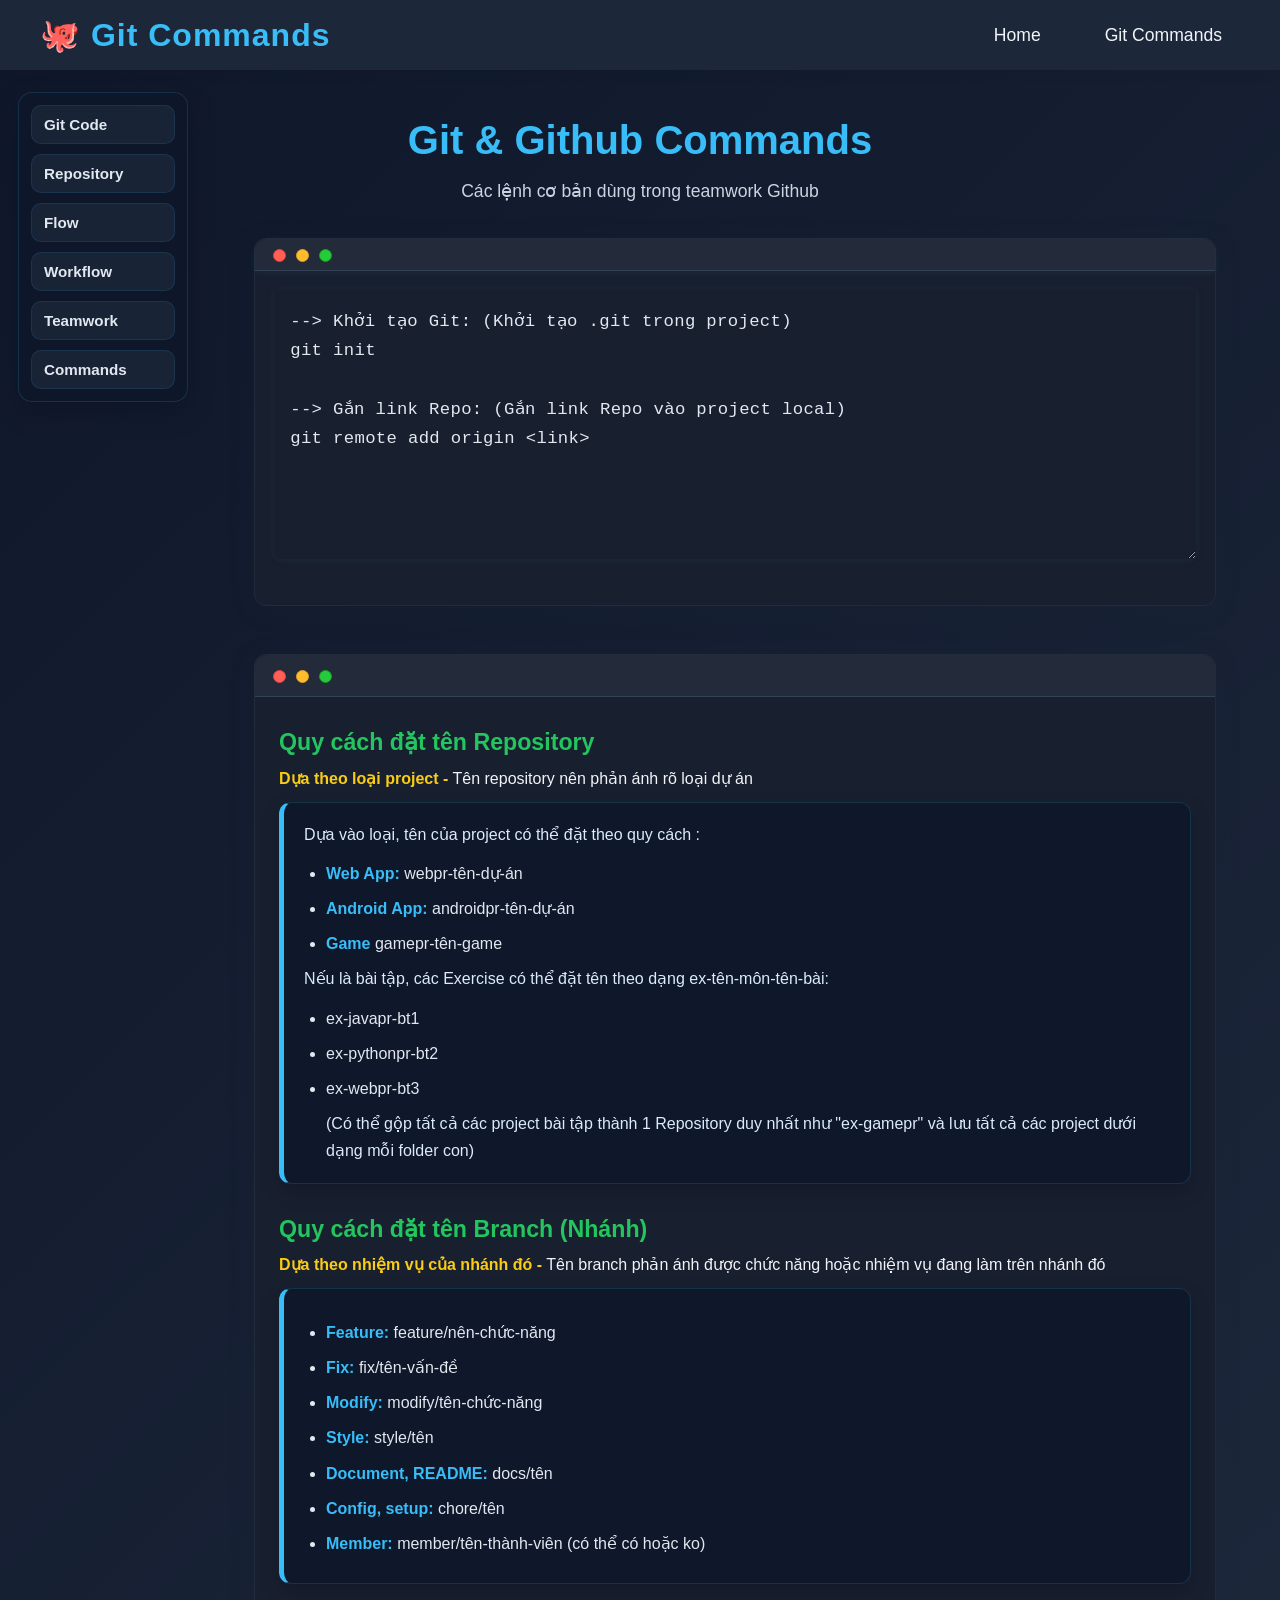
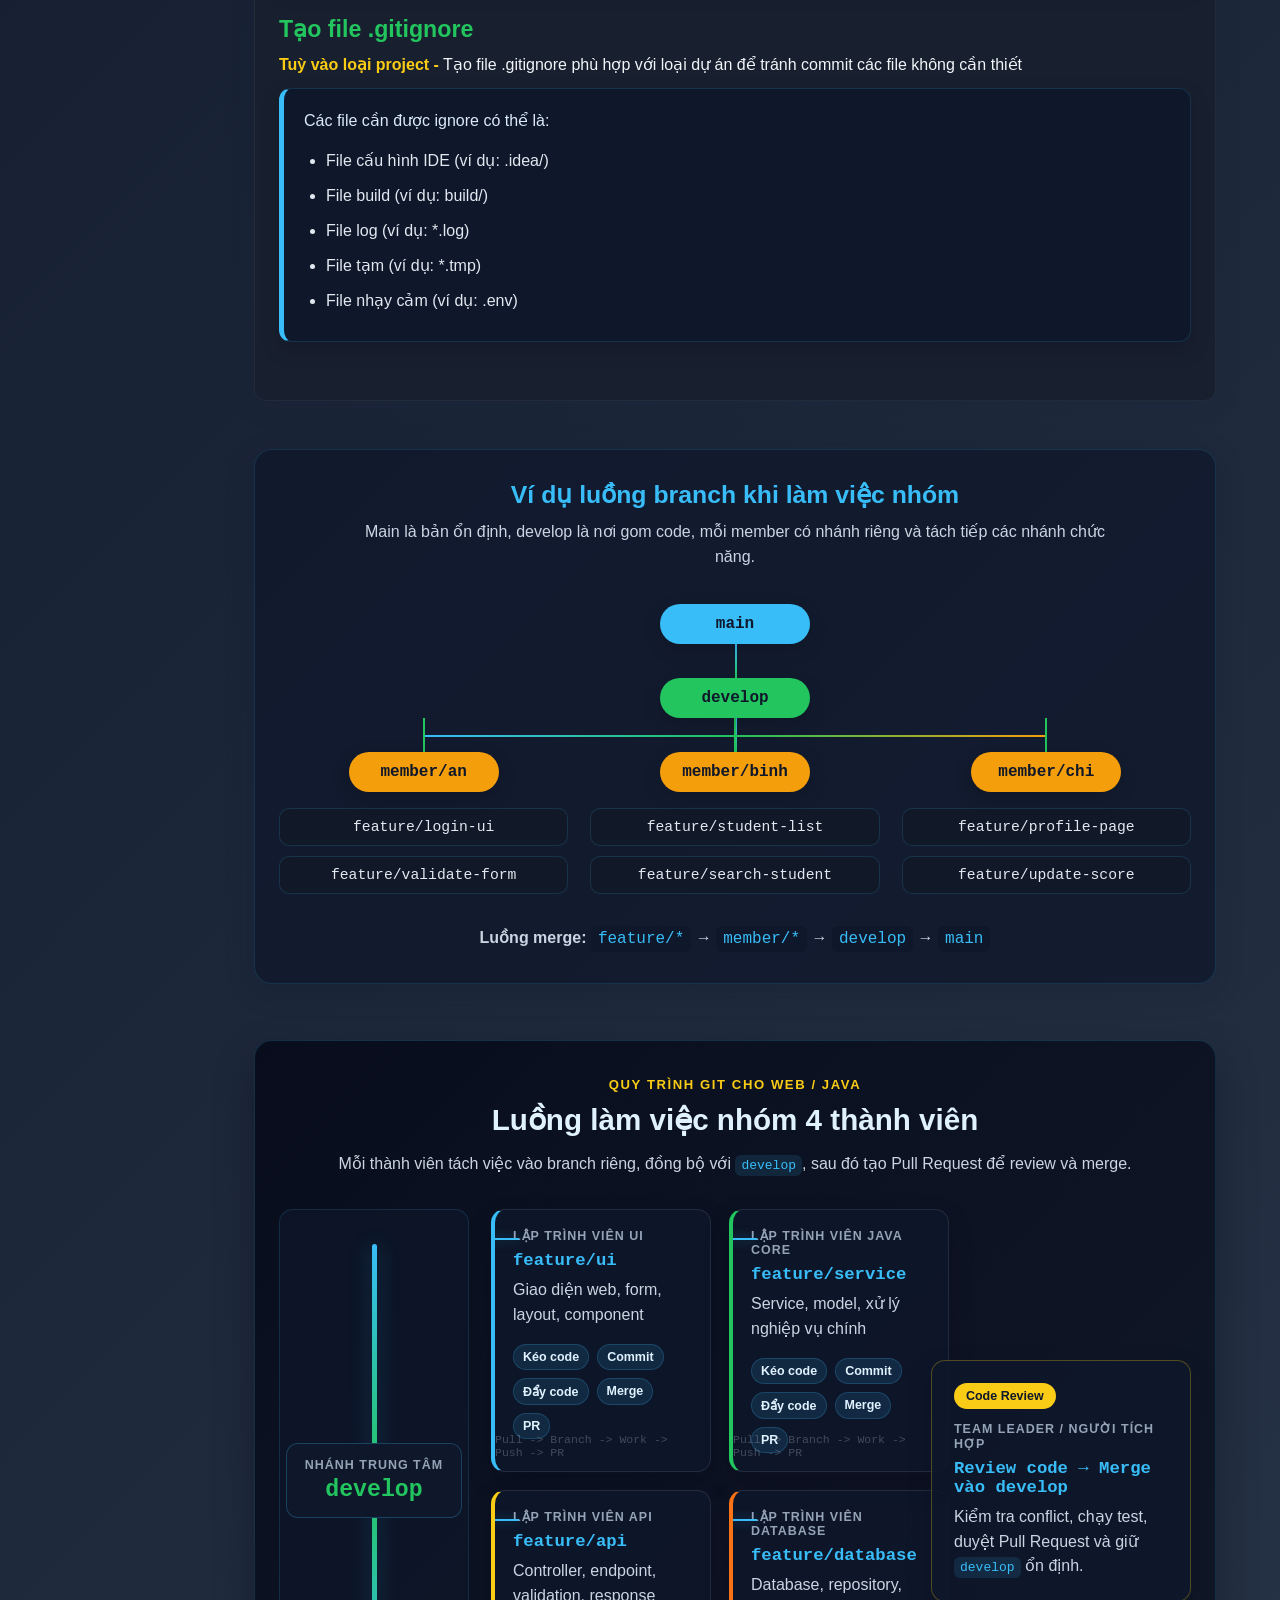
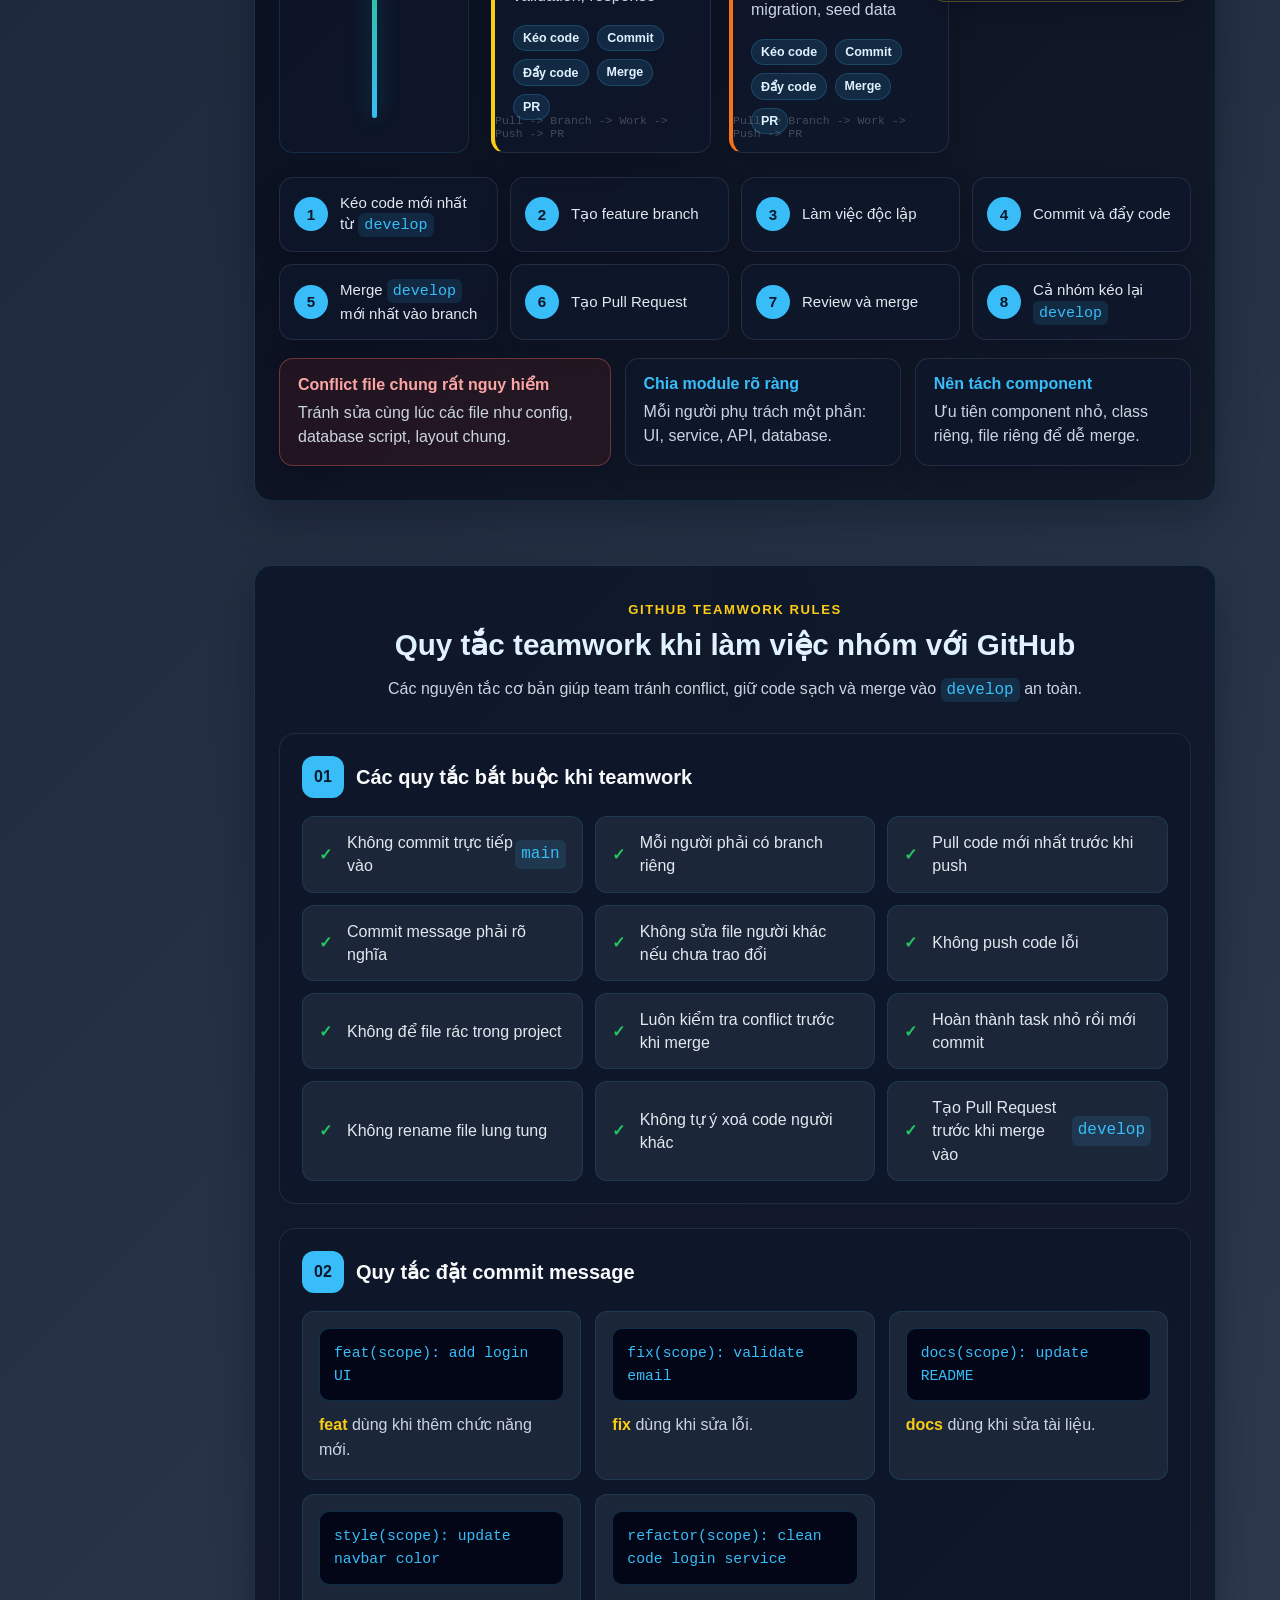
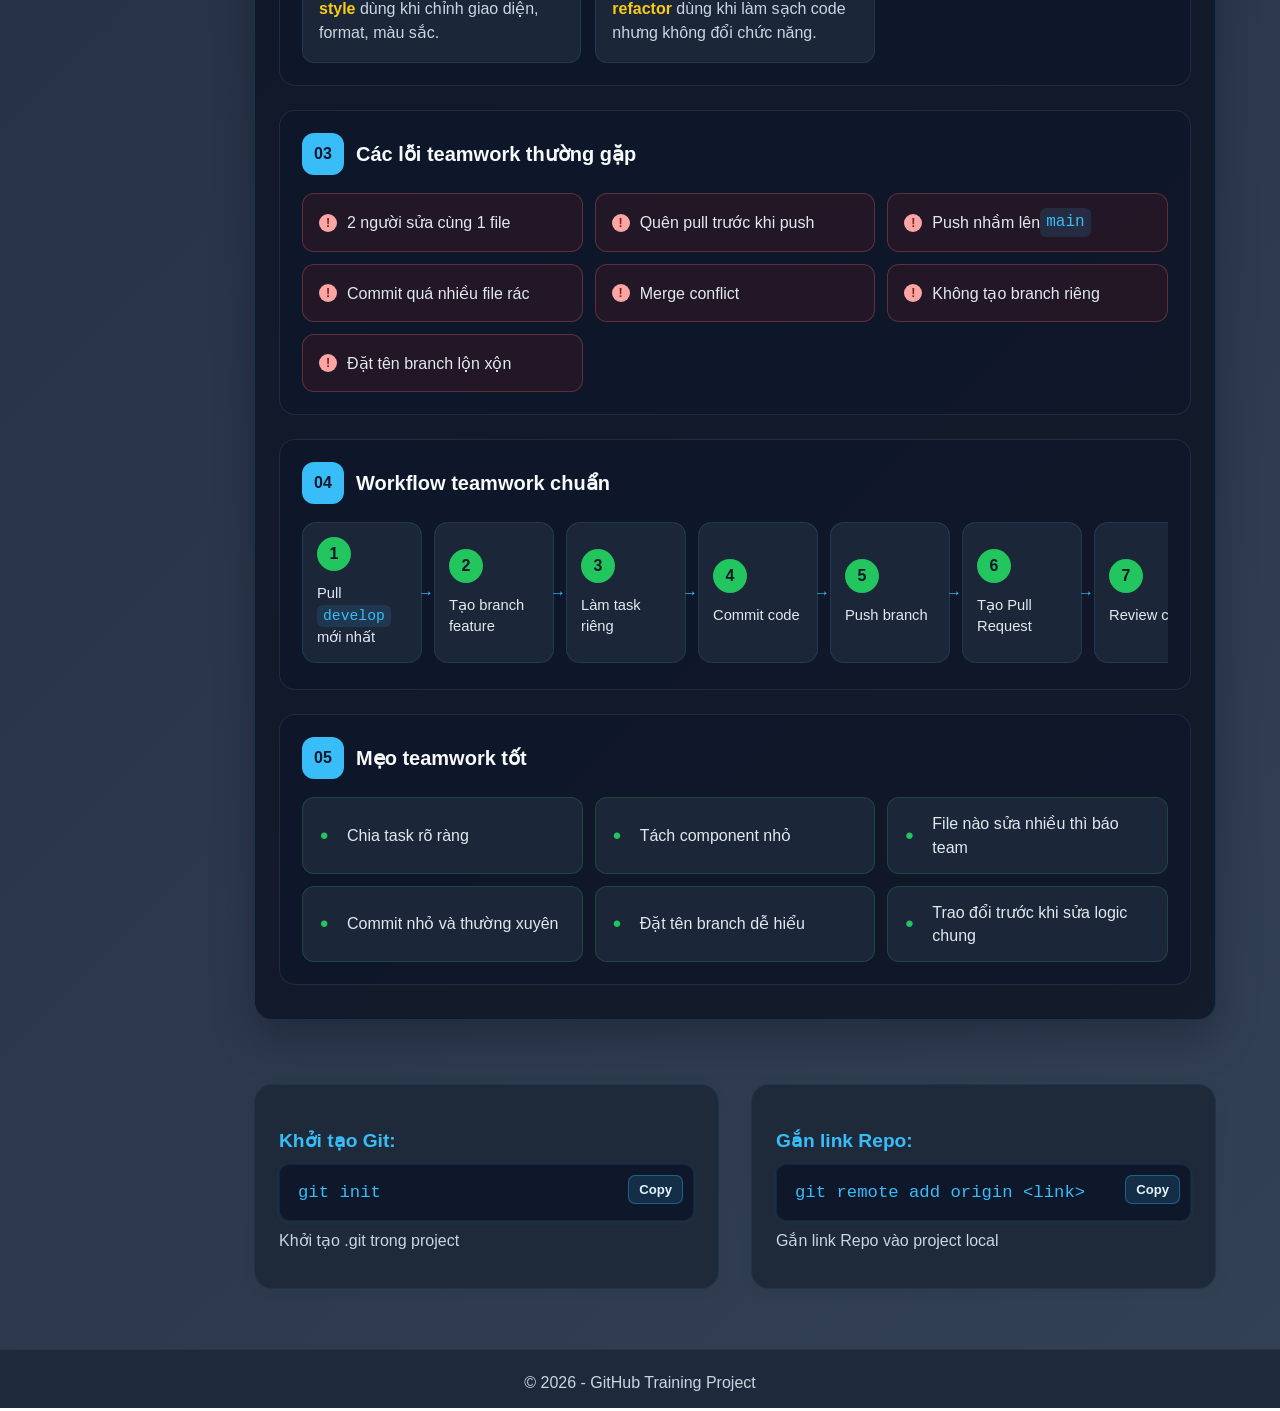
==== html/gitcode.html @ 1eb52073 "fect(all): upload code" ====
<!DOCTYPE html>
<html lang="vi">
<head>
  <meta charset="UTF-8" />
  <meta name="viewport" content="width=device-width, initial-scale=1.0" />
  <title>Git Commands</title>

  <link rel="stylesheet" href="../css/style.css" />
</head>
<body>

  <header class="header">
    <div class="logo">
      🐙 Git Commands
    </div>

    <nav class="navbar">
      <a href="../index.html">Home</a>
      <a href="gitcode.html">Git Commands</a>
      <!-- <a href="#">Projects</a>
      <a href="#">Contact</a> -->
    </nav>
  </header>

  <section class="page-title">
    <h1>Git & Github Commands</h1>
    <p>Các lệnh cơ bản dùng trong teamwork Github</p>
  </section>

  <nav class="page-section-nav" aria-label="Điều hướng nội dung Git">
    <a href="#cmd-input">Git Code</a>
    <a href="#git-guidelines">Repository</a>
    <a href="#branch-example">Flow</a>
    <a href="#project-workflow">Workflow</a>
    <a href="#teamwork-rules">Teamwork</a>
    <a href="#command-list">Commands</a>
  </nav>

  <!-- Terminal-like Command Input -->
  <section class="cmd-terminal-section" id="cmd-input">
    <div class="cmd-toolbar" id="cmd-toolbar">
      <div class="cmd-toolbar-left">
        <span class="cmd-dot red"></span>
        <span class="cmd-dot yellow"></span>
        <span class="cmd-dot green"></span>
      </div>
      <div class="cmd-toolbar-right">
        <button id="cmd-save-btn">💾 Lưu</button>
        <span id="cmd-status" style="font-size:0.98em;"></span>
      </div>
    </div>
    <textarea id="cmd-textarea" class="cmd-textarea" rows="8" spellcheck="false" placeholder="Nhập lệnh như terminal..."></textarea>
  </section>

  <section class="cmd-terminal-section git-guidelines-section" id="git-guidelines">
    <div class="cmd-toolbar guideline-toolbar" id="guideline-toolbar">
      <div class="cmd-toolbar-left">
        <span class="cmd-dot red"></span>
        <span class="cmd-dot yellow"></span>
        <span class="cmd-dot green"></span>
      </div>
    </div>

    

    <h1>Quy cách đặt tên Repository</h1>
    <strong>Dựa theo loại project - </strong> Tên repository nên phản ánh rõ loại dự án
    <div class="guideline-box">
      
      <p>
        Dựa vào loại, tên của project có thể đặt theo quy cách :
        <ul>
          <li><strong>Web App:</strong> webpr-tên-dự-án</li>
          <li><strong>Android App:</strong> androidpr-tên-dự-án</li>
          <li><strong>Game </strong> gamepr-tên-game</li>
        </ul>
      </p>

      <p>
        Nếu là bài tập, các Exercise có thể đặt tên theo dạng ex-tên-môn-tên-bài:
        <ul>
          <li>ex-javapr-bt1</li>
          <li>ex-pythonpr-bt2</li>
          <li>ex-webpr-bt3</li>
          (Có thể gộp tất cả các project bài tập thành 1 Repository duy nhất như "ex-gamepr" và lưu tất cả các project dưới dạng mỗi folder con)
        </ul>
      </p>
    </div>

    <h1>Quy cách đặt tên Branch (Nhánh)</h1>
    <strong>Dựa theo nhiệm vụ của nhánh đó - </strong> Tên branch phản ánh được chức năng hoặc nhiệm vụ đang làm trên nhánh đó
    <div class="guideline-box">
      
      <p>
        <ul>
          <li><strong>Feature:</strong> feature/nên-chức-năng</li>
          <li><strong>Fix:</strong> fix/tên-vấn-đề</li>
          <li><strong>Modify:</strong> modify/tên-chức-năng</li>
          <li><strong>Style:</strong> style/tên</li>
          <li><strong>Document, README:</strong> docs/tên</li>
          <li><strong>Config, setup:</strong> chore/tên</li>
          <li><strong>Member:</strong> member/tên-thành-viên (có thể có hoặc ko)</li>
        </ul>
      </p>
    </div>

    <h1>Tạo file .gitignore</h1>
    <strong>Tuỳ vào loại project - </strong> Tạo file .gitignore phù hợp với loại dự án để tránh commit các file không cần thiết
    <div class="guideline-box">
      
      <p>
        Các file cần được ignore có thể là:
        <ul>
          <li>File cấu hình IDE (ví dụ: .idea/)</li>
          <li>File build (ví dụ: build/)</li>
          <li>File log (ví dụ: *.log)</li>
          <li>File tạm (ví dụ: *.tmp)</li>
          <li>File nhạy cảm (ví dụ: .env)</li>
        </ul>
      </p>
    </div>
  </section>

  <section class="branch-example" id="branch-example">
    <div class="branch-example-title">
      <h2>Ví dụ luồng branch khi làm việc nhóm</h2>
      <p>Main là bản ổn định, develop là nơi gom code, mỗi member có nhánh riêng và tách tiếp các nhánh chức năng.</p>
    </div>

    <div class="branch-map" aria-label="Sơ đồ branch Git">
      <div class="branch-level root">
        <div class="branch-node main-branch">main</div>
      </div>

      <div class="branch-level">
        <div class="branch-node develop-branch">develop</div>
      </div>

      <div class="branch-level members">
        <div class="branch-group">
          <div class="branch-node member-branch">member/an</div>
          <div class="feature-list">
            <span>feature/login-ui</span>
            <span>feature/validate-form</span>
          </div>
        </div>

        <div class="branch-group">
          <div class="branch-node member-branch">member/binh</div>
          <div class="feature-list">
            <span>feature/student-list</span>
            <span>feature/search-student</span>
          </div>
        </div>

        <div class="branch-group">
          <div class="branch-node member-branch">member/chi</div>
          <div class="feature-list">
            <span>feature/profile-page</span>
            <span>feature/update-score</span>
          </div>
        </div>
      </div>
    </div>

    <div class="branch-flow-note">
      <strong>Luồng merge:</strong>
      <code>feature/*</code> → <code>member/*</code> → <code>develop</code> → <code>main</code>
    </div>
  </section>

  <section class="project-workflow-section" id="project-workflow">
    <div class="project-workflow-header">
      <span class="workflow-kicker">Quy trình Git cho Web / Java</span>
      <h2>Luồng làm việc nhóm 4 thành viên</h2>
      <p>Mỗi thành viên tách việc vào branch riêng, đồng bộ với <code>develop</code>, sau đó tạo Pull Request để review và merge.</p>
    </div>

    <div class="workflow-dashboard">
      <div class="workflow-mainline" aria-label="Nhánh develop trung tâm">
        <div class="mainline-pulse"></div>
        <div class="mainline-label">
          <span>nhánh trung tâm</span>
          <strong>develop</strong>
        </div>
      </div>

      <div class="workflow-branches" aria-label="Sơ đồ các feature branch">
        <article class="workflow-role-card ui-role">
          <span class="role-label">Lập trình viên UI</span>
          <h3>feature/ui</h3>
          <p>Giao diện web, form, layout, component</p>
          <div class="branch-actions">
            <span>Kéo code</span>
            <span>Commit</span>
            <span>Đẩy code</span>
            <span>Merge</span>
            <span>PR</span>
          </div>
        </article>

        <article class="workflow-role-card service-role">
          <span class="role-label">Lập trình viên Java Core</span>
          <h3>feature/service</h3>
          <p>Service, model, xử lý nghiệp vụ chính</p>
          <div class="branch-actions">
            <span>Kéo code</span>
            <span>Commit</span>
            <span>Đẩy code</span>
            <span>Merge</span>
            <span>PR</span>
          </div>
        </article>

        <article class="workflow-role-card api-role">
          <span class="role-label">Lập trình viên API</span>
          <h3>feature/api</h3>
          <p>Controller, endpoint, validation, response</p>
          <div class="branch-actions">
            <span>Kéo code</span>
            <span>Commit</span>
            <span>Đẩy code</span>
            <span>Merge</span>
            <span>PR</span>
          </div>
        </article>

        <article class="workflow-role-card database-role">
          <span class="role-label">Lập trình viên Database</span>
          <h3>feature/database</h3>
          <p>Database, repository, migration, seed data</p>
          <div class="branch-actions">
            <span>Kéo code</span>
            <span>Commit</span>
            <span>Đẩy code</span>
            <span>Merge</span>
            <span>PR</span>
          </div>
        </article>
      </div>

      <div class="integrator-panel">
        <div class="integrator-card">
          <span class="role-label">Team Leader / Người tích hợp</span>
          <h3>Review code → Merge vào develop</h3>
          <p>Kiểm tra conflict, chạy test, duyệt Pull Request và giữ <code>develop</code> ổn định.</p>
        </div>
      </div>
    </div>

    <div class="workflow-steps" aria-label="Các bước làm việc nhóm">
      <div class="workflow-step"><strong>1</strong><span>Kéo code mới nhất từ <code>develop</code></span></div>
      <div class="workflow-step"><strong>2</strong><span>Tạo feature branch</span></div>
      <div class="workflow-step"><strong>3</strong><span>Làm việc độc lập</span></div>
      <div class="workflow-step"><strong>4</strong><span>Commit và đẩy code</span></div>
      <div class="workflow-step"><strong>5</strong><span>Merge <code>develop</code> mới nhất vào branch</span></div>
      <div class="workflow-step"><strong>6</strong><span>Tạo Pull Request</span></div>
      <div class="workflow-step"><strong>7</strong><span>Review và merge</span></div>
      <div class="workflow-step"><strong>8</strong><span>Cả nhóm kéo lại <code>develop</code></span></div>
    </div>

    <div class="project-warning-grid">
      <div class="project-warning-card danger">
        <strong>Conflict file chung rất nguy hiểm</strong>
        <span>Tránh sửa cùng lúc các file như config, database script, layout chung.</span>
      </div>
      <div class="project-warning-card">
        <strong>Chia module rõ ràng</strong>
        <span>Mỗi người phụ trách một phần: UI, service, API, database.</span>
      </div>
      <div class="project-warning-card">
        <strong>Nên tách component</strong>
        <span>Ưu tiên component nhỏ, class riêng, file riêng để dễ merge.</span>
      </div>
    </div>
  </section>

  <section class="teamwork-rules-section" id="teamwork-rules">
    <div class="teamwork-rules-header">
      <span class="workflow-kicker">GitHub Teamwork Rules</span>
      <h2>Quy tắc teamwork khi làm việc nhóm với GitHub</h2>
      <p>Các nguyên tắc cơ bản giúp team tránh conflict, giữ code sạch và merge vào <code>develop</code> an toàn.</p>
    </div>

    <div class="teamwork-block">
      <div class="teamwork-block-title">
        <span>01</span>
        <h3>Các quy tắc bắt buộc khi teamwork</h3>
      </div>

      <div class="rules-checklist">
        <div class="rule-item">Không commit trực tiếp vào <code>main</code></div>
        <div class="rule-item">Mỗi người phải có branch riêng</div>
        <div class="rule-item">Pull code mới nhất trước khi push</div>
        <div class="rule-item">Commit message phải rõ nghĩa</div>
        <div class="rule-item">Không sửa file người khác nếu chưa trao đổi</div>
        <div class="rule-item">Không push code lỗi</div>
        <div class="rule-item">Không để file rác trong project</div>
        <div class="rule-item">Luôn kiểm tra conflict trước khi merge</div>
        <div class="rule-item">Hoàn thành task nhỏ rồi mới commit</div>
        <div class="rule-item">Không rename file lung tung</div>
        <div class="rule-item">Không tự ý xoá code người khác</div>
        <div class="rule-item">Tạo Pull Request trước khi merge vào <code>develop</code></div>
      </div>
    </div>

    <div class="teamwork-block">
      <div class="teamwork-block-title">
        <span>02</span>
        <h3>Quy tắc đặt commit message</h3>
      </div>

      <div class="commit-message-grid">
        <article class="commit-message-card">
          <div class="commit-code">feat(scope): add login UI</div>
          <p><strong>feat</strong> dùng khi thêm chức năng mới.</p>
        </article>
        <article class="commit-message-card">
          <div class="commit-code">fix(scope): validate email</div>
          <p><strong>fix</strong> dùng khi sửa lỗi.</p>
        </article>
        <article class="commit-message-card">
          <div class="commit-code">docs(scope): update README</div>
          <p><strong>docs</strong> dùng khi sửa tài liệu.</p>
        </article>
        <article class="commit-message-card">
          <div class="commit-code">style(scope): update navbar color</div>
          <p><strong>style</strong> dùng khi chỉnh giao diện, format, màu sắc.</p>
        </article>
        <article class="commit-message-card">
          <div class="commit-code">refactor(scope): clean code login service</div>
          <p><strong>refactor</strong> dùng khi làm sạch code nhưng không đổi chức năng.</p>
        </article>
      </div>
    </div>

    <div class="teamwork-block">
      <div class="teamwork-block-title">
        <span>03</span>
        <h3>Các lỗi teamwork thường gặp</h3>
      </div>

      <div class="teamwork-danger-grid">
        <div class="danger-item">2 người sửa cùng 1 file</div>
        <div class="danger-item">Quên pull trước khi push</div>
        <div class="danger-item">Push nhầm lên <code>main</code></div>
        <div class="danger-item">Commit quá nhiều file rác</div>
        <div class="danger-item">Merge conflict</div>
        <div class="danger-item">Không tạo branch riêng</div>
        <div class="danger-item">Đặt tên branch lộn xộn</div>
      </div>
    </div>

    <div class="teamwork-block">
      <div class="teamwork-block-title">
        <span>04</span>
        <h3>Workflow teamwork chuẩn</h3>
      </div>

      <div class="teamwork-timeline">
        <div class="timeline-step"><strong>1</strong><span>Pull <code>develop</code> mới nhất</span></div>
        <div class="timeline-step"><strong>2</strong><span>Tạo branch feature</span></div>
        <div class="timeline-step"><strong>3</strong><span>Làm task riêng</span></div>
        <div class="timeline-step"><strong>4</strong><span>Commit code</span></div>
        <div class="timeline-step"><strong>5</strong><span>Push branch</span></div>
        <div class="timeline-step"><strong>6</strong><span>Tạo Pull Request</span></div>
        <div class="timeline-step"><strong>7</strong><span>Review code</span></div>
        <div class="timeline-step"><strong>8</strong><span>Merge vào <code>develop</code></span></div>
        <div class="timeline-step"><strong>9</strong><span>Cả team pull lại <code>develop</code></span></div>
      </div>
    </div>

    <div class="teamwork-block">
      <div class="teamwork-block-title">
        <span>05</span>
        <h3>Mẹo teamwork tốt</h3>
      </div>

      <div class="teamwork-tips-grid">
        <div class="tip-card">Chia task rõ ràng</div>
        <div class="tip-card">Tách component nhỏ</div>
        <div class="tip-card">File nào sửa nhiều thì báo team</div>
        <div class="tip-card">Commit nhỏ và thường xuyên</div>
        <div class="tip-card">Đặt tên branch dễ hiểu</div>
        <div class="tip-card">Trao đổi trước khi sửa logic chung</div>
      </div>
    </div>
  </section>

  <section class="command-container" id="command-list">

    <div class="command-card">
      <h2>Clone Project</h2>

      <div class="code-box">
        git clone https://github.com/your-project.git
      </div>

      <p>
        Dùng để tải source code từ GitHub về máy.
      </p>
    </div>

    <div class="command-card">
      <h2>Create Branch</h2>

      <div class="code-box">
        git checkout -b feature/login
      </div>

      <p>
        Tạo branch mới để làm feature riêng.
      </p>
    </div>

    <div class="command-card">
      <h2>Add & Commit</h2>

      <div class="code-box">
        git add .
        <br><br>
        git commit -m "Update UI"
      </div>

      <p>
        Thêm file vào staging và commit code.
      </p>
    </div>

    <div class="command-card">
      <h2>Push Code</h2>

      <div class="code-box">
        git push origin feature/login
      </div>

      <p>
        Đẩy code từ máy local lên GitHub.
      </p>
    </div>

    <div class="command-card">
      <h2>Pull Latest Code</h2>

      <div class="code-box">
        git pull origin develop
      </div>

      <p>
        Cập nhật code mới nhất từ branch develop.
      </p>
    </div>

  </section>

  <footer>
    © 2026 - GitHub Training Project
    <script src="../js/cmd.js"></script>
    <script src="../js/local.js"></script>
  </footer>

</body>
</html>
---- css/style.css ----
/* Terminal-like Command Input */

.cmd-terminal-section {
    width: 90%;
    margin: 36px auto 48px auto;
    background: #181f2e;
    border-radius: 12px;
    box-shadow: 0 4px 24px rgba(30,41,59,0.18);
    padding: 0 0 24px 0;
    position: relative;
    border: 1.5px solid #232b3b;
}
.cmd-toolbar {
    position: sticky;
    top: 80px;
    background: #232b3b;
    border-radius: 12px 12px 0 0;
    display: flex;
    align-items: center;
    justify-content: space-between;
    padding: 10px 18px 8px 18px;
    z-index: 2;
    border-bottom: 1.5px solid #334155;
    box-shadow: 0 2px 8px rgba(56,189,248,0.07);
}
.cmd-toolbar-left {
    display: flex;
    align-items: center;
    gap: 8px;
}
.cmd-dot {
    width: 13px;
    height: 13px;
    border-radius: 50%;
    display: inline-block;
    margin-right: 2px;
    border: 1.5px solid #232b3b;
}
.cmd-dot.red { background: #ff5f56; border-color: #e0443e; }
.cmd-dot.yellow { background: #ffbd2e; border-color: #dea123; }
.cmd-dot.green { background: #27c93f; border-color: #13a10e; }

.cmd-toolbar-right {
    display: flex;
    align-items: center;
    gap: 12px;
}
#cmd-save-btn {
    background: linear-gradient(90deg, #38bdf8 0%, #2563eb 100%);
    color: #fff;
    border: none;
    border-radius: 7px;
    padding: 7px 20px;
    font-size: 1.05rem;
    font-weight: 600;
    cursor: pointer;
    box-shadow: 0 2px 8px rgba(56,189,248,0.10);
    transition: background 0.18s, transform 0.18s;
    outline: none;
}
#cmd-save-btn:hover {
    background: linear-gradient(90deg, #2563eb 0%, #38bdf8 100%);
    transform: scale(1.04);
}
.cmd-textarea {
    width: 96%;
    margin: 18px 2%;
    min-height: 180px;
    background: #181f2e;
    color: #e2e8f0;
    font-family: 'Fira Mono', 'Consolas', monospace;
    font-size: 1.08rem;
    border: none;
    border-radius: 0 0 8px 8px;
    padding: 18px 16px;
    outline: none;
    resize: vertical;
    box-shadow: 0 1px 8px rgba(56,189,248,0.08);
    transition: box-shadow 0.18s;
    line-height: 1.7;
    letter-spacing: 0.02em;
}
.cmd-textarea:focus {
    box-shadow: 0 2px 16px rgba(56,189,248,0.13);
}
*{
    box-sizing: border-box;
}

html {
    scroll-behavior: smooth;
}

body {
    min-height: 100vh;
    margin: 0;
    font-family: 'Segoe UI', 'Roboto', Arial, sans-serif;
    background: linear-gradient(135deg, #0f172a 0%, #334155 100%);
    color: #f1f5f9;
}

.hero-content h1{
    font-size: 3.5rem;
    margin-bottom: 20px;
    font-weight: 800;
    color: #38bdf8;
    text-shadow: 0 2px 16px rgba(56,189,248,0.08);
}

.hero-content p{
    max-width: 700px;
    margin: auto;
    line-height: 1.8;
    color: #cbd5e1;
    margin-bottom: 30px;
    font-size: 1.2rem;
}

.hero-content button{
    padding: 16px 36px;
    border: none;
    border-radius: 16px;
    background: linear-gradient(90deg, #38bdf8 0%, #2563eb 100%);
    color: white;
    font-size: 1.1rem;
    font-weight: 600;
    cursor: pointer;
    box-shadow: 0 4px 16px rgba(56,189,248,0.10);
    transition: 0.2s;
}

.hero-content button:hover{
    background: linear-gradient(90deg, #2563eb 0%, #38bdf8 100%);
    transform: translateY(-3px) scale(1.04);
    box-shadow: 0 8px 24px rgba(56,189,248,0.18);
}

.card-section{
    width: 90%;
    margin: 0 auto;
    display: grid;
    grid-template-columns: repeat(auto-fit, minmax(300px, 1fr));
    gap: 32px;
    padding-bottom: 80px;
    margin-top: 40px;
}

.card{
    background: rgba(30, 41, 59, 0.98);
    padding: 36px 28px 32px 28px;
    border-radius: 22px;
    border: 1.5px solid rgba(56,189,248,0.08);
    transition: 0.25s;
    box-shadow: 0 2px 12px rgba(30,41,59,0.10);
    position: relative;
    overflow: hidden;
}

.card:hover{
    transform: translateY(-8px) scale(1.03);
    border-color: #38bdf8;
    box-shadow: 0 12px 32px rgba(56,189,248,0.18);
}

.icon{
    font-size: 2.5rem;
    margin-bottom: 18px;
    color: #38bdf8;
    filter: drop-shadow(0 2px 8px #38bdf855);
}

.card h2{
    margin-bottom: 12px;
    font-size: 1.4rem;
    color: #f1f5f9;
    font-weight: 700;
}

.card p{
    color: #cbd5e1;
    line-height: 1.7;
    font-size: 1.05rem;
}

/* Home teamwork demo page */
.home-hero {
    width: 90%;
    min-height: 430px;
    margin: 54px auto 36px auto;
    display: flex;
    align-items: center;
    background:
        linear-gradient(135deg, rgba(15,23,42,0.94), rgba(30,41,59,0.86)),
        radial-gradient(circle at 82% 18%, rgba(56,189,248,0.22), transparent 32%);
    border: 1.5px solid rgba(56,189,248,0.14);
    border-radius: 22px;
    padding: 54px 46px;
    box-shadow: 0 18px 42px rgba(2,6,23,0.28);
}

.home-hero-content {
    max-width: 780px;
}

.home-kicker {
    display: inline-block;
    margin-bottom: 12px;
    color: #facc15;
    font-size: 0.82rem;
    font-weight: 800;
    letter-spacing: 0.12em;
    text-transform: uppercase;
}

.home-hero h1 {
    margin: 0 0 18px 0;
    color: #e0f2fe;
    font-size: 3rem;
    line-height: 1.16;
}

.home-hero p,
.team-section-heading p {
    color: #cbd5e1;
    line-height: 1.75;
    font-size: 1.08rem;
}

.home-hero-btn {
    display: inline-block;
    margin-top: 16px;
    color: #0f172a;
    background: #38bdf8;
    text-decoration: none;
    border-radius: 12px;
    padding: 13px 22px;
    font-weight: 800;
    transition: 0.18s;
}

.home-hero-btn:hover {
    background: #22c55e;
    transform: translateY(-2px);
}

.team-demo-intro,
.team-sections {
    width: 90%;
    margin: 0 auto 42px auto;
}

.team-demo-card {
    background: rgba(15,23,42,0.82);
    border: 1px solid rgba(56,189,248,0.14);
    border-radius: 18px;
    padding: 26px;
}

.team-demo-card h2,
.team-section-heading h2 {
    margin: 0 0 16px 0;
    color: #38bdf8;
    font-size: 1.7rem;
}

.team-demo-flow {
    display: grid;
    grid-template-columns: repeat(auto-fit, minmax(160px, 1fr));
    gap: 12px;
}

.team-demo-flow span {
    position: relative;
    color: #e2e8f0;
    background: rgba(30,41,59,0.9);
    border: 1px solid rgba(56,189,248,0.16);
    border-radius: 12px;
    padding: 14px 16px;
    text-align: center;
    font-weight: 700;
}

.team-section-heading {
    margin-bottom: 24px;
    text-align: center;
}

.member-work-section {
    display: grid;
    grid-template-columns: 150px minmax(0, 1fr);
    gap: 22px;
    align-items: center;
    margin-bottom: 22px;
    padding: 24px;
    background: rgba(30,41,59,0.94);
    border: 1.5px solid rgba(56,189,248,0.12);
    border-radius: 18px;
    box-shadow: 0 10px 28px rgba(2,6,23,0.18);
}

.member-badge {
    min-height: 110px;
    display: grid;
    place-items: center;
    color: #0f172a;
    border-radius: 16px;
    font-size: 1.05rem;
    font-weight: 900;
    text-align: center;
}

.member-one .member-badge { background: #38bdf8; }
.member-two .member-badge { background: #22c55e; }
.member-three .member-badge { background: #facc15; }
.member-four .member-badge { background: #f97316; }

.member-profile {
    display: grid;
    grid-template-columns: 140px minmax(0, 1fr);
    gap: 22px;
    align-items: center;
}

.member-profile img {
    width: 140px;
    height: 140px;
    object-fit: cover;
    border-radius: 18px;
    border: 2px solid rgba(56,189,248,0.24);
    box-shadow: 0 10px 24px rgba(2,6,23,0.22);
}

.member-content span {
    color: #94a3b8;
    font-size: 0.86rem;
    font-weight: 800;
    letter-spacing: 0.08em;
    text-transform: uppercase;
}

.member-content h3 {
    margin: 9px 0 9px 0;
    color: #f8fafc;
    font-size: 1.45rem;
}

.member-content p {
    margin: 0;
    color: #cbd5e1;
    line-height: 1.7;
}

.student-info {
    display: flex;
    flex-wrap: wrap;
    gap: 10px;
    margin: 0 0 12px 0;
    padding: 0;
    list-style: none;
}

.student-info li {
    color: #e2e8f0;
    background: rgba(15,23,42,0.76);
    border: 1px solid rgba(56,189,248,0.14);
    border-radius: 999px;
    padding: 7px 12px;
    font-size: 0.94rem;
}

.student-info strong {
    color: #38bdf8;
}

@media (max-width: 760px) {
    .home-hero {
        padding: 34px 22px;
    }

    .home-hero h1 {
        font-size: 2.1rem;
    }

    .member-work-section {
        grid-template-columns: 1fr;
    }

    .member-badge {
        min-height: 72px;
    }

    .member-profile {
        grid-template-columns: 1fr;
    }

    .member-profile img {
        width: 100%;
        height: 220px;
    }
}

.page-title{
    margin: 48px 0 32px 0;
    text-align: center;
}
.page-title h1 {
    font-size: 2.5rem;
    color: #38bdf8;
    font-weight: 800;
    margin-bottom: 10px;
}
.page-title p {
    color: #cbd5e1;
    font-size: 1.1rem;
}

.page-section-nav {
    width: 170px;
    margin: 0;
    position: fixed;
    top: 92px;
    left: 18px;
    z-index: 9;
    display: flex;
    flex-direction: column;
    gap: 10px;
    padding: 12px;
    background: rgba(15, 23, 42, 0.86);
    border: 1px solid rgba(56,189,248,0.16);
    border-radius: 14px;
    box-shadow: 0 10px 28px rgba(2,6,23,0.22);
    backdrop-filter: blur(14px);
}

.page-section-nav a {
    color: #e2e8f0;
    text-decoration: none;
    font-size: 0.95rem;
    font-weight: 700;
    padding: 10px 12px;
    border: 1px solid rgba(56,189,248,0.12);
    border-radius: 10px;
    background: rgba(30,41,59,0.72);
    transition: 0.18s;
}

.page-section-nav a:hover {
    color: #0f172a;
    background: #38bdf8;
    border-color: #38bdf8;
}

#cmd-input,
#git-guidelines,
#branch-example,
#project-workflow,
#teamwork-rules,
#command-list {
    scroll-margin-top: 160px;
}

@media (max-width: 1179px) {
    .page-section-nav {
        width: 90%;
        margin: 0 auto 28px auto;
        position: sticky;
        top: 78px;
        left: auto;
        float: none;
        flex-direction: row;
        justify-content: flex-start;
        overflow-x: auto;
    }

    .page-section-nav a {
        flex: 0 0 auto;
        border-radius: 999px;
    }
}

/* Header, Navbar, Logo, Footer */
header.header {
    width: 100%;
    background: rgba(30, 41, 59, 0.95);
    box-shadow: 0 2px 12px rgba(0,0,0,0.08);
    display: flex;
    justify-content: space-between;
    align-items: center;
    padding: 0 40px;
    min-height: 70px;
    position: sticky;
    top: 0;
    z-index: 10;
}
.logo {
    font-size: 2rem;
    font-weight: bold;
    letter-spacing: 1px;
    color: #38bdf8;
    display: flex;
    align-items: center;
    gap: 10px;
}
.navbar {
    display: flex;
    gap: 28px;
}
.navbar a {
    color: #f1f5f9;
    text-decoration: none;
    font-size: 1.1rem;
    padding: 8px 18px;
    border-radius: 8px;
    transition: background 0.2s, color 0.2s;
}
.navbar a:hover, .navbar a.active {
    background: #38bdf8;
    color: #0f172a;
}
footer {
    width: 100%;
    background: #1e293b;
    color: #cbd5e1;
    text-align: center;
    padding: 24px 0 16px 0;
    font-size: 1rem;
    margin-top: 60px;
    border-top: 1px solid rgba(255,255,255,0.06);
}

/* Command Cards (gitcode.html) */
.command-container {
    width: 90%;
    margin: 0 auto 60px auto;
    display: grid;
    grid-template-columns: repeat(auto-fit, minmax(320px, 1fr));
    gap: 32px;
}
.command-card {
    background: rgba(30, 41, 59, 0.98);
    border-radius: 18px;
    border: 1.5px solid rgba(56,189,248,0.08);
    box-shadow: 0 2px 12px rgba(30,41,59,0.10);
    padding: 28px 24px 22px 24px;
    transition: 0.22s;
    position: relative;
    overflow: hidden;
}
.command-card:hover {
    border-color: #38bdf8;
    box-shadow: 0 8px 24px rgba(56,189,248,0.13);
    transform: translateY(-6px) scale(1.02);
}
.command-card h2 {
    color: #38bdf8;
    font-size: 1.2rem;
    margin-bottom: 12px;
    font-weight: 700;
}
.command-card p {
    color: #cbd5e1;
    font-size: 1rem;
    margin-top: 10px;
}
.code-box {
    background: #0f172a;
    color: #38bdf8;
    font-family: 'Fira Mono', 'Consolas', monospace;
    font-size: 1.08rem;
    padding: 18px 86px 18px 18px;
    border-radius: 10px;
    margin-bottom: 8px;
    margin-top: 2px;
    word-break: break-all;
    box-shadow: 0 1px 6px rgba(56,189,248,0.08);
    border: 1px solid rgba(56,189,248,0.10);
    text-align: left;
    position: relative;
    min-height: 56px;
}

.copy-code-btn {
    position: absolute;
    top: 10px;
    right: 10px;
    background: rgba(56,189,248,0.14);
    color: #e0f2fe;
    border: 1px solid rgba(56,189,248,0.35);
    border-radius: 7px;
    padding: 6px 10px;
    font-size: 0.82rem;
    font-family: 'Segoe UI', 'Roboto', Arial, sans-serif;
    font-weight: 700;
    cursor: pointer;
    transition: 0.18s;
}

.copy-code-btn:hover {
    background: #38bdf8;
    color: #0f172a;
}

.copy-code-btn.copied {
    background: #22c55e;
    color: #052e16;
    border-color: #22c55e;
}

/* Git naming and ignore guidelines */
.git-guidelines-section {
    padding: 0 0 30px 0;
    overflow: hidden;
}

.git-guidelines-section .cmd-toolbar {
    position: static;
    top: auto;
    justify-content: flex-start;
    min-height: 42px;
    margin-bottom: 26px;
    box-shadow: none;
}

.git-guidelines-section h1 {
    width: calc(100% - 48px);
    margin: 30px auto 10px auto;
    color: #22c55e;
    font-size: 1.45rem;
    line-height: 1.35;
    font-weight: 800;
}

.git-guidelines-section > strong {
    display: inline-block;
    margin-left: 24px;
    margin-bottom: 14px;
    color: #facc15;
    font-weight: 800;
}

.git-guidelines-section .guideline-box {
    width: calc(100% - 48px);
    margin: 0 auto 28px auto;
    background: #0f172a;
    color: #dbeafe;
    border: 1px solid rgba(56,189,248,0.16);
    border-left: 5px solid #38bdf8;
    border-radius: 12px;
    padding: 18px 20px;
    box-shadow: 0 8px 20px rgba(2,6,23,0.18);
    line-height: 1.7;
}

.git-guidelines-section .guideline-box p {
    margin: 0;
}

.git-guidelines-section .guideline-box ul {
    margin: 12px 0 0 0;
    padding-left: 22px;
}

.git-guidelines-section .guideline-box li {
    margin: 8px 0;
    color: #e2e8f0;
}

.git-guidelines-section strong {
    color: #facc15;
}

.git-guidelines-section .guideline-box strong {
    color: #38bdf8;
}

@media (max-width: 640px) {
    .git-guidelines-section h1,
    .git-guidelines-section .guideline-box {
        width: calc(100% - 28px);
    }

    .git-guidelines-section h1 {
        font-size: 1.22rem;
        margin-top: 24px;
    }

    .git-guidelines-section > strong {
        margin-left: 14px;
        margin-right: 14px;
        line-height: 1.6;
    }

    .git-guidelines-section .guideline-box {
        padding: 16px;
    }
}

/* Branch Example */
.branch-example {
    width: 90%;
    margin: 0 auto 56px auto;
    background: rgba(15, 23, 42, 0.72);
    border: 1.5px solid rgba(56,189,248,0.14);
    border-radius: 18px;
    padding: 30px 24px;
    box-shadow: 0 8px 28px rgba(15,23,42,0.22);
}

.branch-example-title {
    text-align: center;
    margin-bottom: 28px;
}

.branch-example-title h2 {
    color: #38bdf8;
    font-size: 1.55rem;
    margin: 0 0 10px 0;
}

.branch-example-title p {
    color: #cbd5e1;
    max-width: 760px;
    margin: 0 auto;
    line-height: 1.6;
}

.branch-map {
    position: relative;
    display: flex;
    flex-direction: column;
    gap: 34px;
    align-items: center;
    padding: 6px 0 4px 0;
}

.branch-level {
    width: 100%;
    display: flex;
    justify-content: center;
    position: relative;
}

.branch-level:not(.root)::before {
    content: "";
    position: absolute;
    top: -34px;
    left: 50%;
    width: 2px;
    height: 34px;
    background: linear-gradient(180deg, #38bdf8, #22c55e);
}

.branch-level.members {
    justify-content: space-between;
    gap: 22px;
}

.branch-level.members::after {
    content: "";
    position: absolute;
    top: -17px;
    left: 16%;
    right: 16%;
    height: 2px;
    background: linear-gradient(90deg, #38bdf8, #22c55e, #f59e0b);
}

.branch-group {
    flex: 1;
    min-width: 210px;
    display: flex;
    flex-direction: column;
    align-items: center;
    gap: 16px;
    position: relative;
}

.branch-group::before {
    content: "";
    position: absolute;
    top: -34px;
    width: 2px;
    height: 34px;
    background: #22c55e;
}

.branch-node {
    min-width: 150px;
    text-align: center;
    font-family: 'Fira Mono', 'Consolas', monospace;
    font-weight: 700;
    color: #0f172a;
    padding: 11px 18px;
    border-radius: 999px;
    box-shadow: 0 6px 18px rgba(0,0,0,0.18);
    position: relative;
    z-index: 1;
}

.main-branch {
    background: #38bdf8;
}

.develop-branch {
    background: #22c55e;
}

.member-branch {
    background: #f59e0b;
}

.feature-list {
    width: 100%;
    display: grid;
    gap: 10px;
}

.feature-list span {
    display: block;
    background: #111827;
    color: #e2e8f0;
    font-family: 'Fira Mono', 'Consolas', monospace;
    font-size: 0.92rem;
    text-align: center;
    padding: 10px 12px;
    border: 1px solid rgba(56,189,248,0.16);
    border-radius: 10px;
    overflow-wrap: anywhere;
}

.branch-flow-note {
    margin: 26px auto 0 auto;
    max-width: 780px;
    color: #cbd5e1;
    text-align: center;
    line-height: 1.7;
}

.branch-flow-note code {
    background: #0f172a;
    color: #38bdf8;
    padding: 4px 7px;
    border-radius: 6px;
    font-family: 'Fira Mono', 'Consolas', monospace;
}

@media (max-width: 760px) {
    .branch-level.members {
        flex-direction: column;
        align-items: stretch;
    }

    .branch-level.members::after {
        display: none;
    }

    .branch-group::before {
        background: linear-gradient(180deg, #22c55e, #f59e0b);
    }
}

/* Web and Java team workflow */
.project-workflow-section {
    width: 90%;
    margin: 0 auto 64px auto;
    padding: 34px 24px;
    background:
        linear-gradient(135deg, rgba(8,13,28,0.96), rgba(17,24,39,0.92)),
        repeating-linear-gradient(90deg, rgba(56,189,248,0.05) 0 1px, transparent 1px 74px);
    border: 1.5px solid rgba(56,189,248,0.16);
    border-radius: 18px;
    box-shadow: 0 18px 42px rgba(2,6,23,0.28);
    overflow: hidden;
}

.project-workflow-header {
    max-width: 860px;
    margin: 0 auto 32px auto;
    text-align: center;
}

.workflow-kicker {
    display: inline-block;
    margin-bottom: 10px;
    color: #facc15;
    font-size: 0.82rem;
    font-weight: 800;
    letter-spacing: 0.12em;
    text-transform: uppercase;
}

.project-workflow-header h2 {
    margin: 0 0 12px 0;
    color: #e0f2fe;
    font-size: 1.85rem;
    line-height: 1.25;
}

.project-workflow-header p {
    margin: 0;
    color: #cbd5e1;
    line-height: 1.65;
}

.project-workflow-header code,
.workflow-step code,
.integrator-card code {
    color: #38bdf8;
    background: rgba(56,189,248,0.12);
    padding: 3px 6px;
    border-radius: 6px;
}

.workflow-dashboard {
    display: grid;
    grid-template-columns: 190px minmax(0, 1fr) 260px;
    gap: 22px;
    align-items: stretch;
}

.workflow-mainline {
    position: relative;
    display: flex;
    align-items: center;
    justify-content: center;
    min-height: 360px;
    border: 1px solid rgba(56,189,248,0.14);
    border-radius: 14px;
    background: rgba(15,23,42,0.72);
}

.workflow-mainline::before {
    content: "";
    position: absolute;
    top: 34px;
    bottom: 34px;
    width: 5px;
    border-radius: 999px;
    background: linear-gradient(180deg, #38bdf8, #22c55e, #38bdf8);
    box-shadow: 0 0 22px rgba(56,189,248,0.32);
}

.mainline-pulse {
    position: absolute;
    width: 18px;
    height: 18px;
    border-radius: 50%;
    background: #22c55e;
    box-shadow: 0 0 0 8px rgba(34,197,94,0.14);
}

.mainline-label {
    position: relative;
    z-index: 1;
    text-align: center;
    background: #0f172a;
    border: 1px solid rgba(56,189,248,0.26);
    border-radius: 12px;
    padding: 14px 18px;
}

.mainline-label span,
.role-label {
    display: block;
    color: #94a3b8;
    font-size: 0.78rem;
    font-weight: 800;
    letter-spacing: 0.08em;
    text-transform: uppercase;
}

.mainline-label strong {
    display: block;
    margin-top: 5px;
    color: #22c55e;
    font-family: 'Fira Mono', 'Consolas', monospace;
    font-size: 1.45rem;
}

.workflow-branches {
    display: grid;
    grid-template-columns: repeat(2, minmax(220px, 1fr));
    gap: 18px;
}

.workflow-role-card,
.integrator-card,
.workflow-step,
.project-warning-card {
    background: rgba(15,23,42,0.86);
    border: 1px solid rgba(148,163,184,0.16);
    border-radius: 14px;
    box-shadow: 0 10px 26px rgba(2,6,23,0.18);
}

.workflow-role-card {
    position: relative;
    min-height: 170px;
    padding: 18px;
    overflow: hidden;
}

.workflow-role-card::before {
    content: "";
    position: absolute;
    top: 28px;
    left: -24px;
    width: 48px;
    height: 2px;
    background: #38bdf8;
    box-shadow: 0 0 12px rgba(56,189,248,0.42);
}

.workflow-role-card::after {
    content: "Pull -> Branch -> Work -> Push -> PR";
    position: absolute;
    right: 14px;
    bottom: 12px;
    color: rgba(203,213,225,0.28);
    font-size: 0.72rem;
    font-family: 'Fira Mono', 'Consolas', monospace;
}

.workflow-role-card h3,
.integrator-card h3 {
    margin: 8px 0 8px 0;
    color: #38bdf8;
    font-family: 'Fira Mono', 'Consolas', monospace;
    font-size: 1.08rem;
}

.workflow-role-card p,
.integrator-card p {
    margin: 0;
    color: #cbd5e1;
    line-height: 1.55;
}

.branch-actions {
    display: flex;
    flex-wrap: wrap;
    gap: 8px;
    margin-top: 16px;
}

.branch-actions span {
    color: #e0f2fe;
    background: rgba(56,189,248,0.12);
    border: 1px solid rgba(56,189,248,0.2);
    border-radius: 999px;
    padding: 5px 9px;
    font-size: 0.78rem;
    font-weight: 700;
}

.ui-role { border-left: 4px solid #38bdf8; }
.service-role { border-left: 4px solid #22c55e; }
.api-role { border-left: 4px solid #facc15; }
.database-role { border-left: 4px solid #f97316; }

.integrator-panel {
    display: flex;
    align-items: center;
}

.integrator-card {
    position: relative;
    padding: 22px;
    border-color: rgba(250,204,21,0.28);
}

.integrator-card::before {
    content: "Code Review";
    display: inline-block;
    margin-bottom: 12px;
    color: #0f172a;
    background: #facc15;
    border-radius: 999px;
    padding: 6px 12px;
    font-size: 0.78rem;
    font-weight: 800;
}

.workflow-steps {
    display: grid;
    grid-template-columns: repeat(4, minmax(0, 1fr));
    gap: 12px;
    margin-top: 24px;
}

.workflow-step {
    display: flex;
    align-items: center;
    gap: 12px;
    min-height: 74px;
    padding: 14px;
}

.workflow-step strong {
    flex: 0 0 34px;
    width: 34px;
    height: 34px;
    display: grid;
    place-items: center;
    color: #0f172a;
    background: #38bdf8;
    border-radius: 50%;
    font-size: 0.95rem;
}

.workflow-step span {
    color: #e2e8f0;
    line-height: 1.45;
    font-size: 0.94rem;
}

.project-warning-grid {
    display: grid;
    grid-template-columns: 1.2fr 1fr 1fr;
    gap: 14px;
    margin-top: 18px;
}

.project-warning-card {
    padding: 16px 18px;
}

.project-warning-card strong {
    display: block;
    margin-bottom: 7px;
    color: #38bdf8;
}

.project-warning-card span {
    color: #cbd5e1;
    line-height: 1.5;
}

.project-warning-card.danger {
    border-color: rgba(248,113,113,0.35);
    background: rgba(127,29,29,0.18);
}

.project-warning-card.danger strong {
    color: #fca5a5;
}

@media (max-width: 1060px) {
    .workflow-dashboard {
        grid-template-columns: 150px minmax(0, 1fr);
    }

    .integrator-panel {
        grid-column: 1 / -1;
    }

    .workflow-steps {
        grid-template-columns: repeat(2, minmax(0, 1fr));
    }

    .project-warning-grid {
        grid-template-columns: 1fr;
    }
}

@media (max-width: 760px) {
    .project-workflow-section {
        padding: 28px 14px;
    }

    .workflow-dashboard,
    .workflow-branches,
    .workflow-steps {
        grid-template-columns: 1fr;
    }

    .workflow-mainline {
        min-height: 120px;
    }

    .workflow-mainline::before {
        left: 24px;
        right: 24px;
        top: 50%;
        bottom: auto;
        width: auto;
        height: 5px;
    }

    .workflow-role-card::before {
        display: none;
    }
}

/* GitHub teamwork rules */
.teamwork-rules-section {
    width: 90%;
    margin: 0 auto 64px auto;
    padding: 34px 24px;
    background:
        linear-gradient(135deg, rgba(15,23,42,0.97), rgba(17,24,39,0.92)),
        radial-gradient(circle at top right, rgba(56,189,248,0.14), transparent 34%);
    border: 1.5px solid rgba(56,189,248,0.16);
    border-radius: 18px;
    box-shadow: 0 18px 42px rgba(2,6,23,0.28);
}

.teamwork-rules-header {
    max-width: 850px;
    margin: 0 auto 30px auto;
    text-align: center;
}

.teamwork-rules-header h2 {
    margin: 0 0 12px 0;
    color: #e0f2fe;
    font-size: 1.85rem;
    line-height: 1.25;
}

.teamwork-rules-header p {
    margin: 0;
    color: #cbd5e1;
    line-height: 1.65;
}

.teamwork-rules-section code {
    color: #38bdf8;
    background: rgba(56,189,248,0.12);
    padding: 3px 6px;
    border-radius: 6px;
    font-family: 'Fira Mono', 'Consolas', monospace;
}

.teamwork-block {
    margin-top: 24px;
    padding: 22px;
    background: rgba(15,23,42,0.72);
    border: 1px solid rgba(148,163,184,0.14);
    border-radius: 16px;
}

.teamwork-block-title {
    display: flex;
    align-items: center;
    gap: 12px;
    margin-bottom: 18px;
}

.teamwork-block-title span {
    width: 42px;
    height: 42px;
    display: grid;
    place-items: center;
    color: #0f172a;
    background: #38bdf8;
    border-radius: 12px;
    font-weight: 900;
}

.teamwork-block-title h3 {
    margin: 0;
    color: #f8fafc;
    font-size: 1.25rem;
}

.rules-checklist {
    display: grid;
    grid-template-columns: repeat(auto-fit, minmax(260px, 1fr));
    gap: 12px;
}

.rule-item,
.danger-item,
.tip-card {
    position: relative;
    min-height: 58px;
    display: flex;
    align-items: center;
    color: #e2e8f0;
    background: rgba(30,41,59,0.88);
    border: 1px solid rgba(56,189,248,0.13);
    border-radius: 12px;
    padding: 14px 16px 14px 44px;
    line-height: 1.45;
}

.rule-item::before {
    content: "✓";
    position: absolute;
    left: 16px;
    color: #22c55e;
    font-weight: 900;
}

.commit-message-grid {
    display: grid;
    grid-template-columns: repeat(auto-fit, minmax(270px, 1fr));
    gap: 14px;
}

.commit-message-card {
    padding: 16px;
    background: rgba(30,41,59,0.88);
    border: 1px solid rgba(56,189,248,0.13);
    border-radius: 12px;
}

.commit-code {
    background: #020617;
    color: #38bdf8;
    border: 1px solid rgba(56,189,248,0.22);
    border-radius: 10px;
    padding: 13px 14px;
    font-family: 'Fira Mono', 'Consolas', monospace;
    font-size: 0.92rem;
    line-height: 1.55;
    overflow-wrap: anywhere;
}

.commit-message-card p {
    margin: 12px 0 0 0;
    color: #cbd5e1;
    line-height: 1.55;
}

.commit-message-card strong {
    color: #facc15;
}

.teamwork-danger-grid,
.teamwork-tips-grid {
    display: grid;
    grid-template-columns: repeat(auto-fit, minmax(230px, 1fr));
    gap: 12px;
}

.danger-item {
    border-color: rgba(248,113,113,0.28);
    background: rgba(127,29,29,0.18);
}

.danger-item::before {
    content: "!";
    position: absolute;
    left: 16px;
    width: 18px;
    height: 18px;
    display: grid;
    place-items: center;
    color: #7f1d1d;
    background: #fca5a5;
    border-radius: 50%;
    font-size: 0.78rem;
    font-weight: 900;
}

.teamwork-timeline {
    display: grid;
    grid-template-columns: repeat(9, minmax(120px, 1fr));
    gap: 12px;
    overflow-x: auto;
    padding-bottom: 4px;
}

.timeline-step {
    position: relative;
    min-width: 120px;
    min-height: 118px;
    display: flex;
    flex-direction: column;
    gap: 12px;
    justify-content: center;
    background: rgba(30,41,59,0.88);
    border: 1px solid rgba(56,189,248,0.14);
    border-radius: 14px;
    padding: 14px;
}

.timeline-step:not(:last-child)::after {
    content: "→";
    position: absolute;
    right: -13px;
    top: 50%;
    transform: translateY(-50%);
    color: #38bdf8;
    font-weight: 900;
    z-index: 1;
}

.timeline-step strong {
    width: 34px;
    height: 34px;
    display: grid;
    place-items: center;
    color: #0f172a;
    background: #22c55e;
    border-radius: 50%;
}

.timeline-step span {
    color: #e2e8f0;
    line-height: 1.45;
    font-size: 0.92rem;
}

.tip-card {
    border-color: rgba(34,197,94,0.2);
}

.tip-card::before {
    content: "•";
    position: absolute;
    left: 17px;
    color: #22c55e;
    font-size: 1.5rem;
    line-height: 1;
}

@media (max-width: 760px) {
    .teamwork-rules-section {
        padding: 28px 14px;
    }

    .teamwork-block {
        padding: 18px 14px;
    }

    .teamwork-block-title {
        align-items: flex-start;
    }

    .teamwork-rules-header h2 {
        font-size: 1.45rem;
    }
}

@media (min-width: 1180px) {
    .cmd-terminal-section,
    .branch-example,
    .project-workflow-section,
    .teamwork-rules-section,
    .command-container {
        width: calc(90% - 190px);
        margin-left: calc(5% + 190px);
        margin-right: 5%;
    }
}
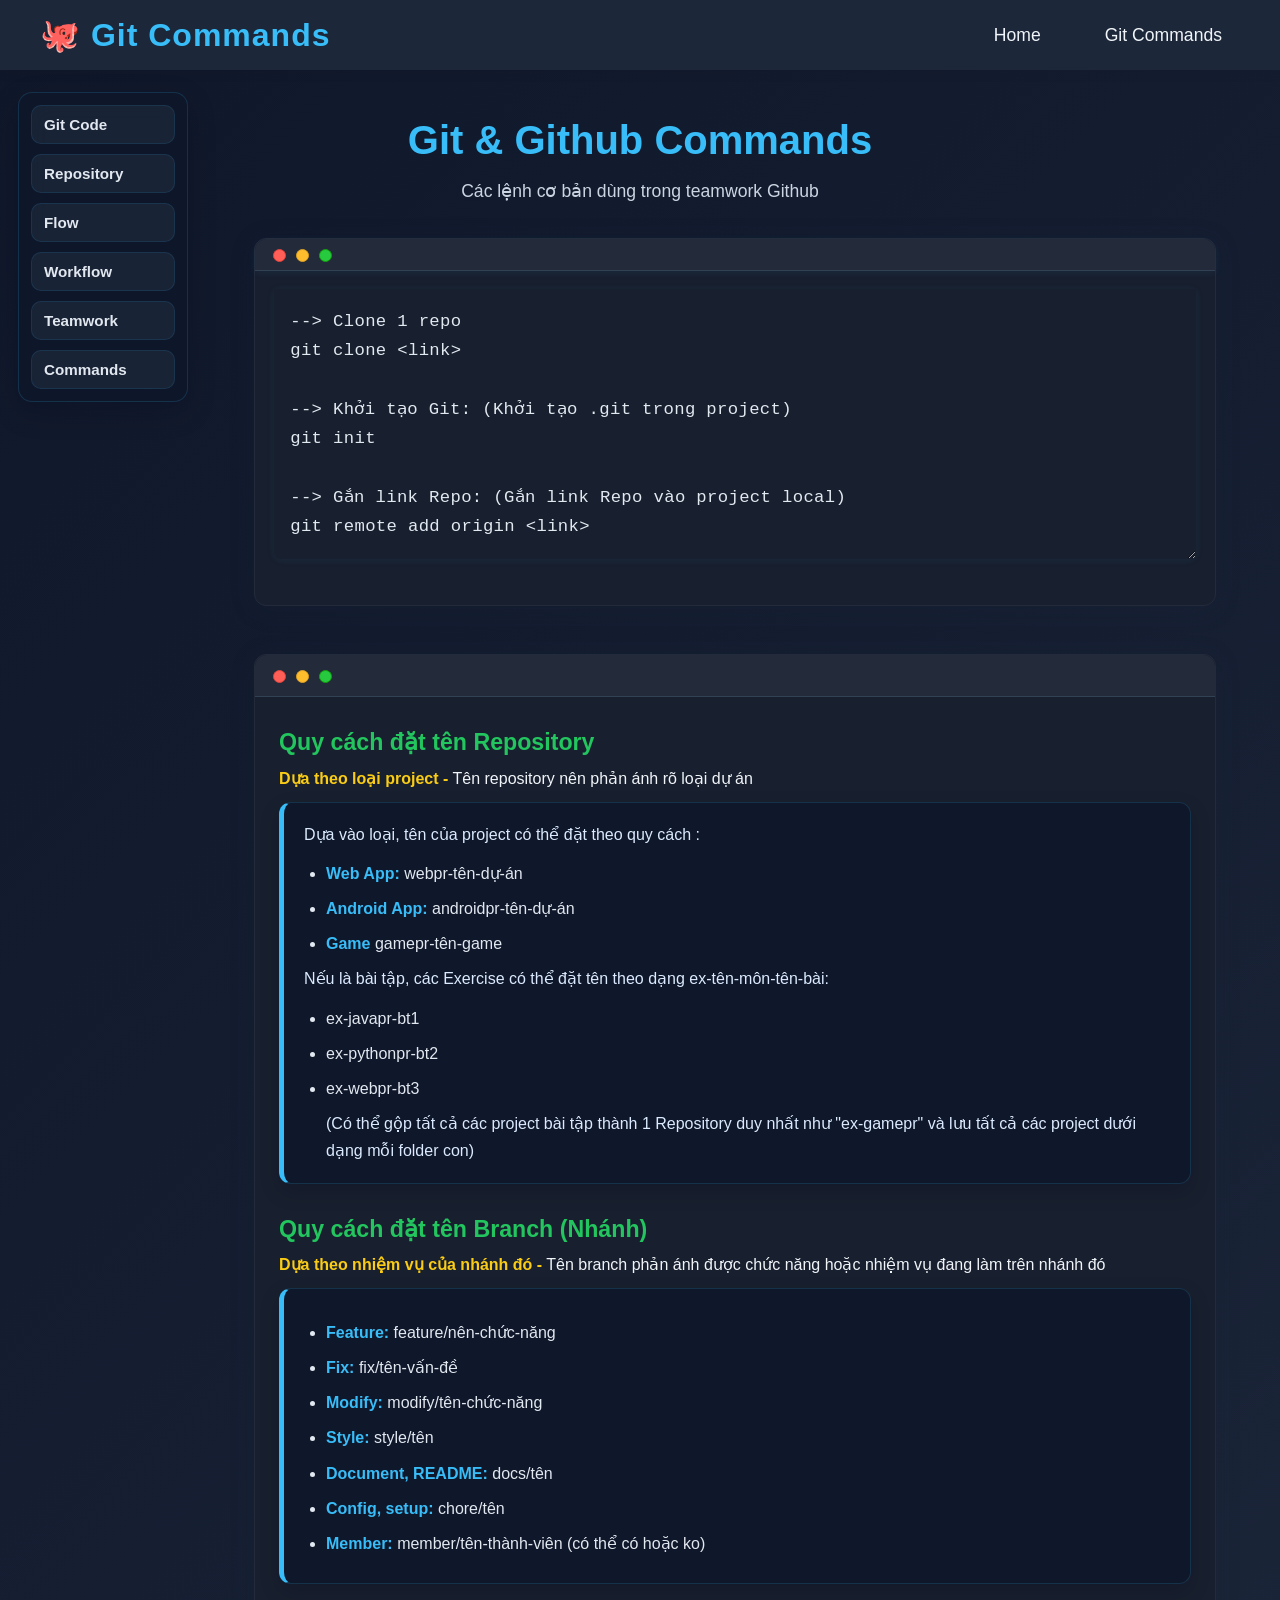
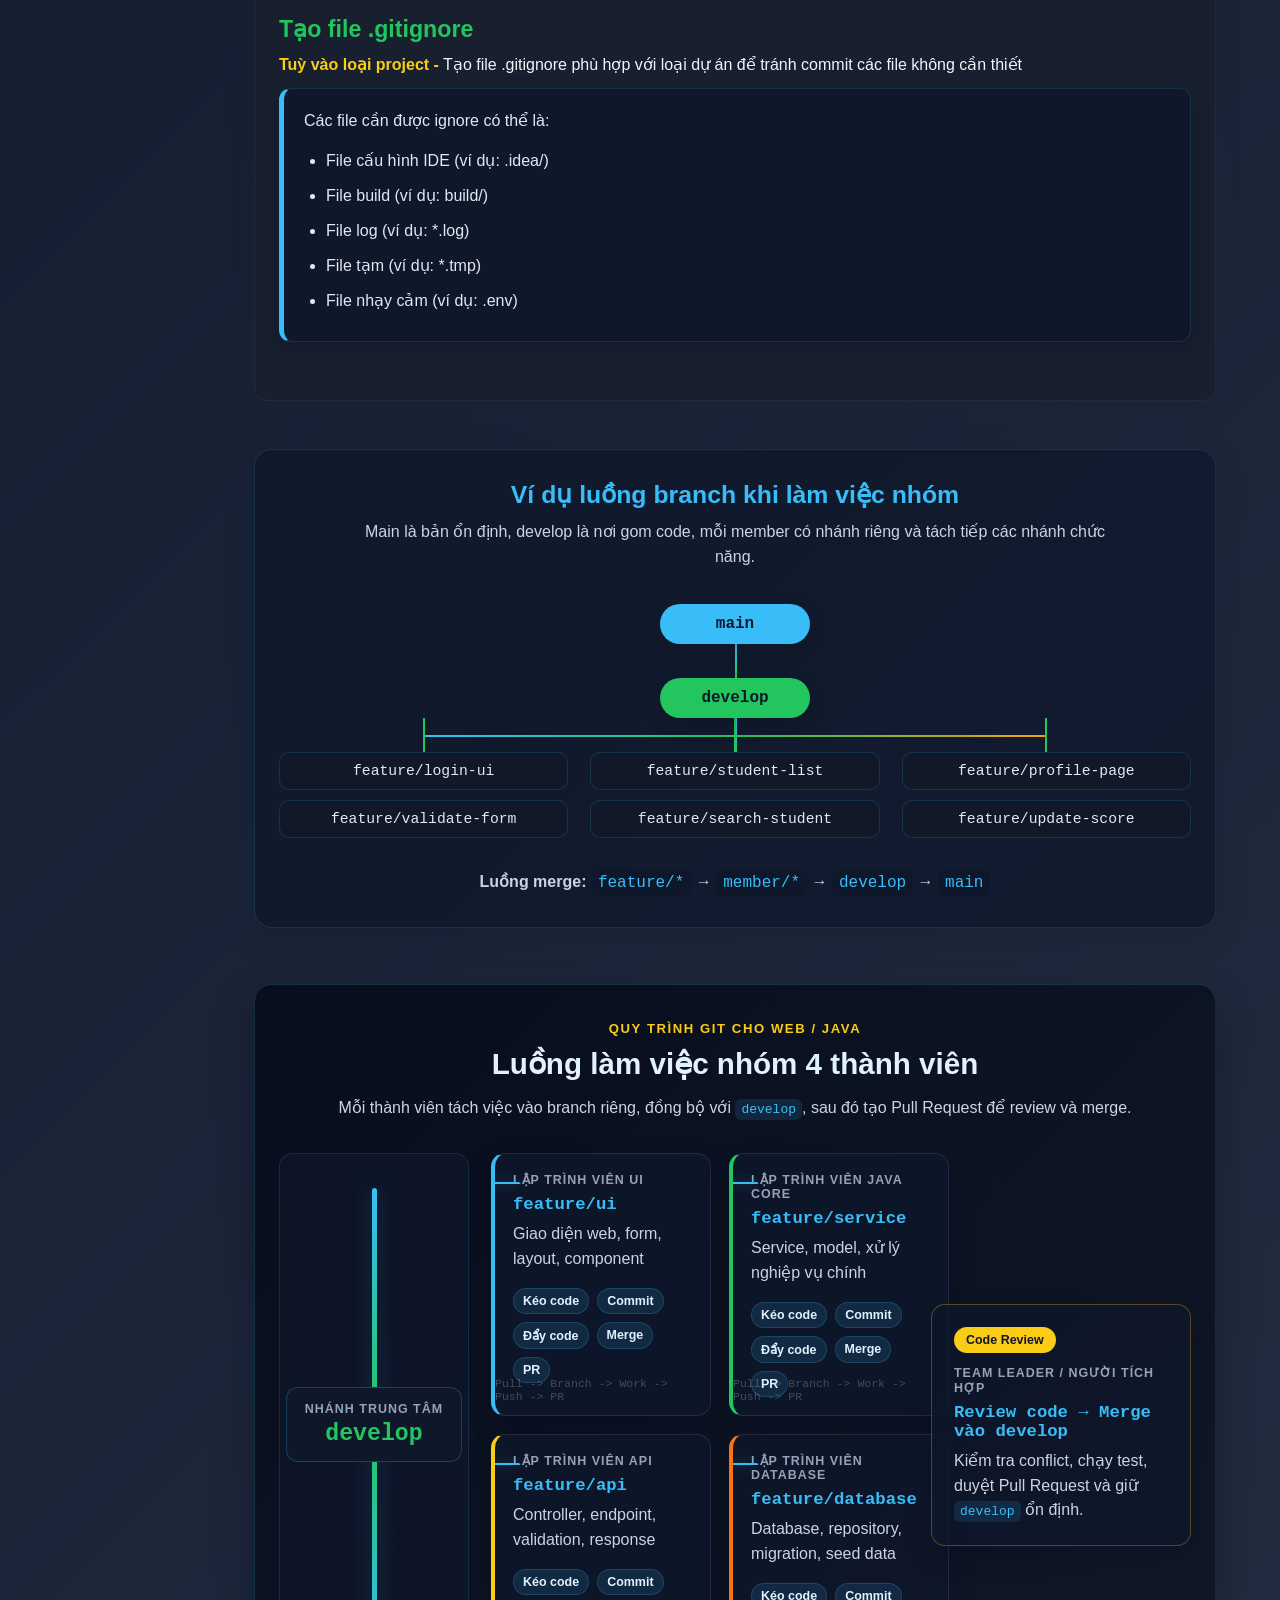
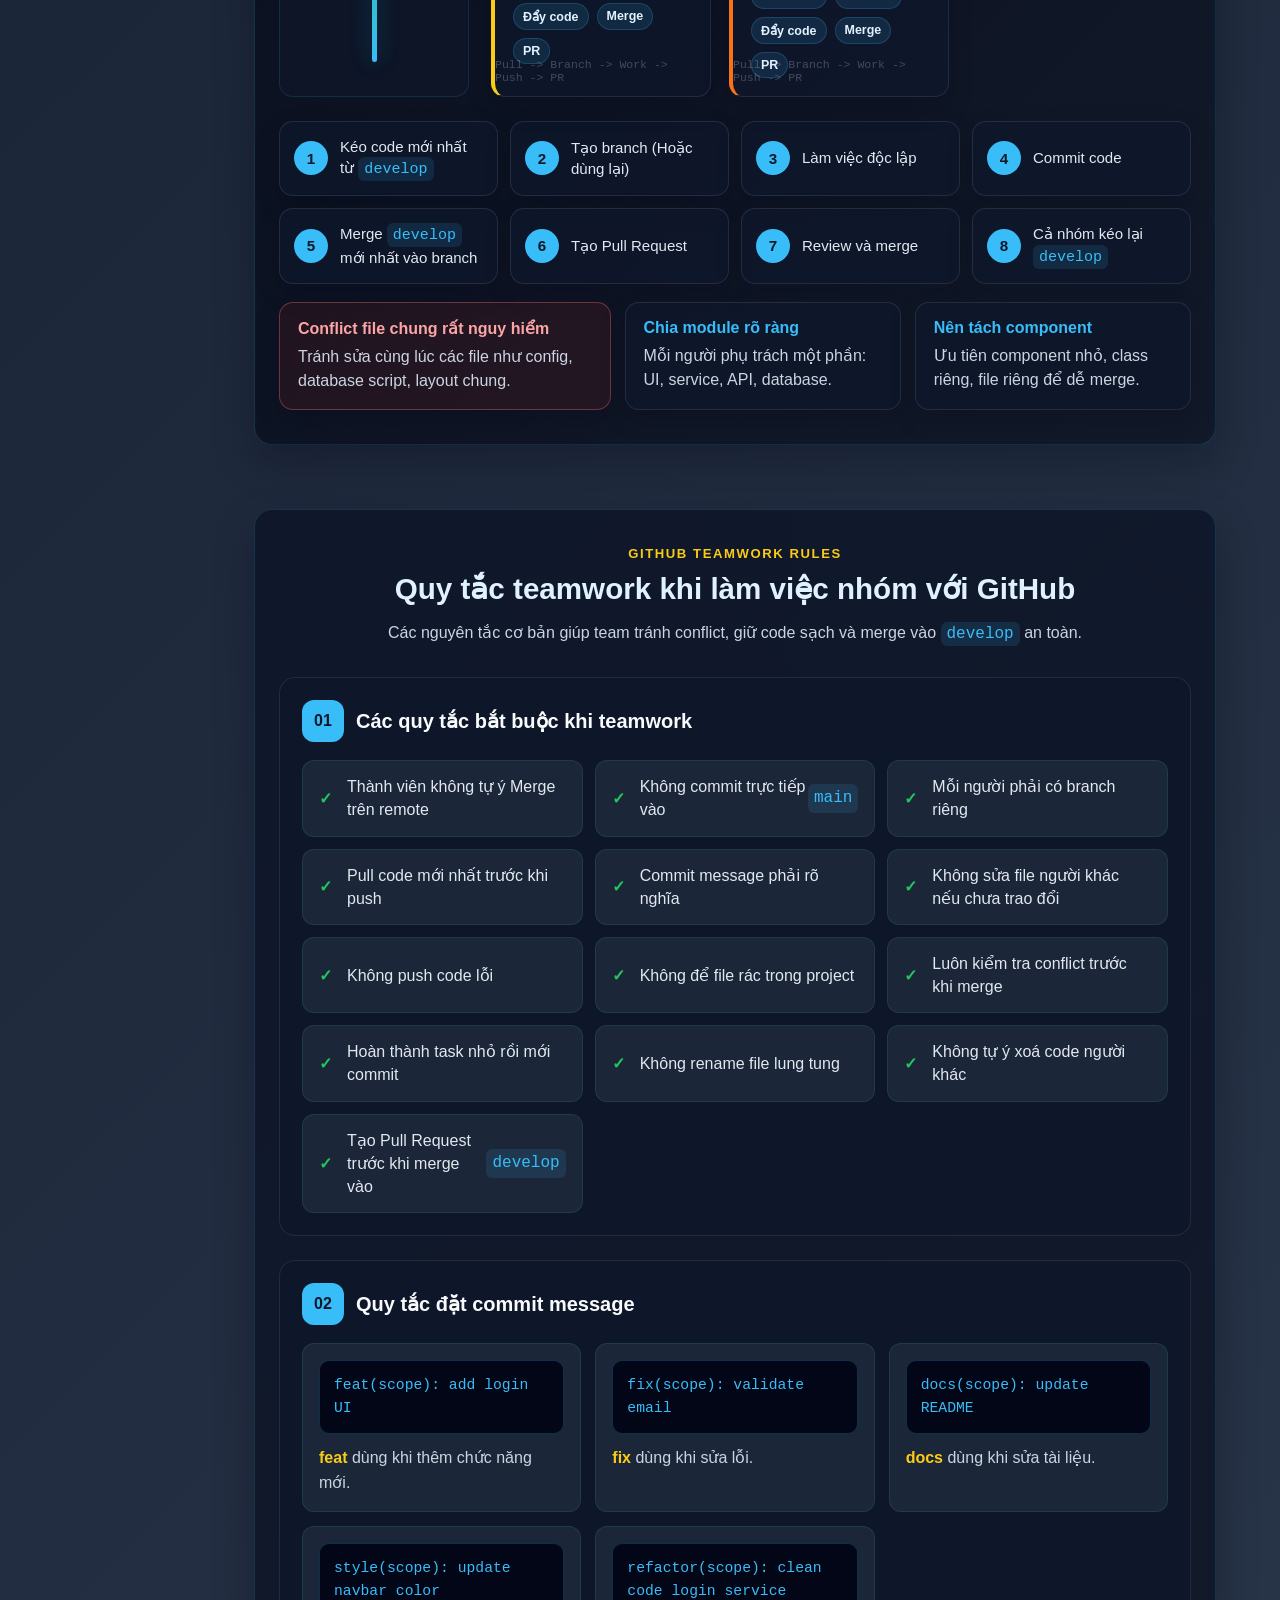
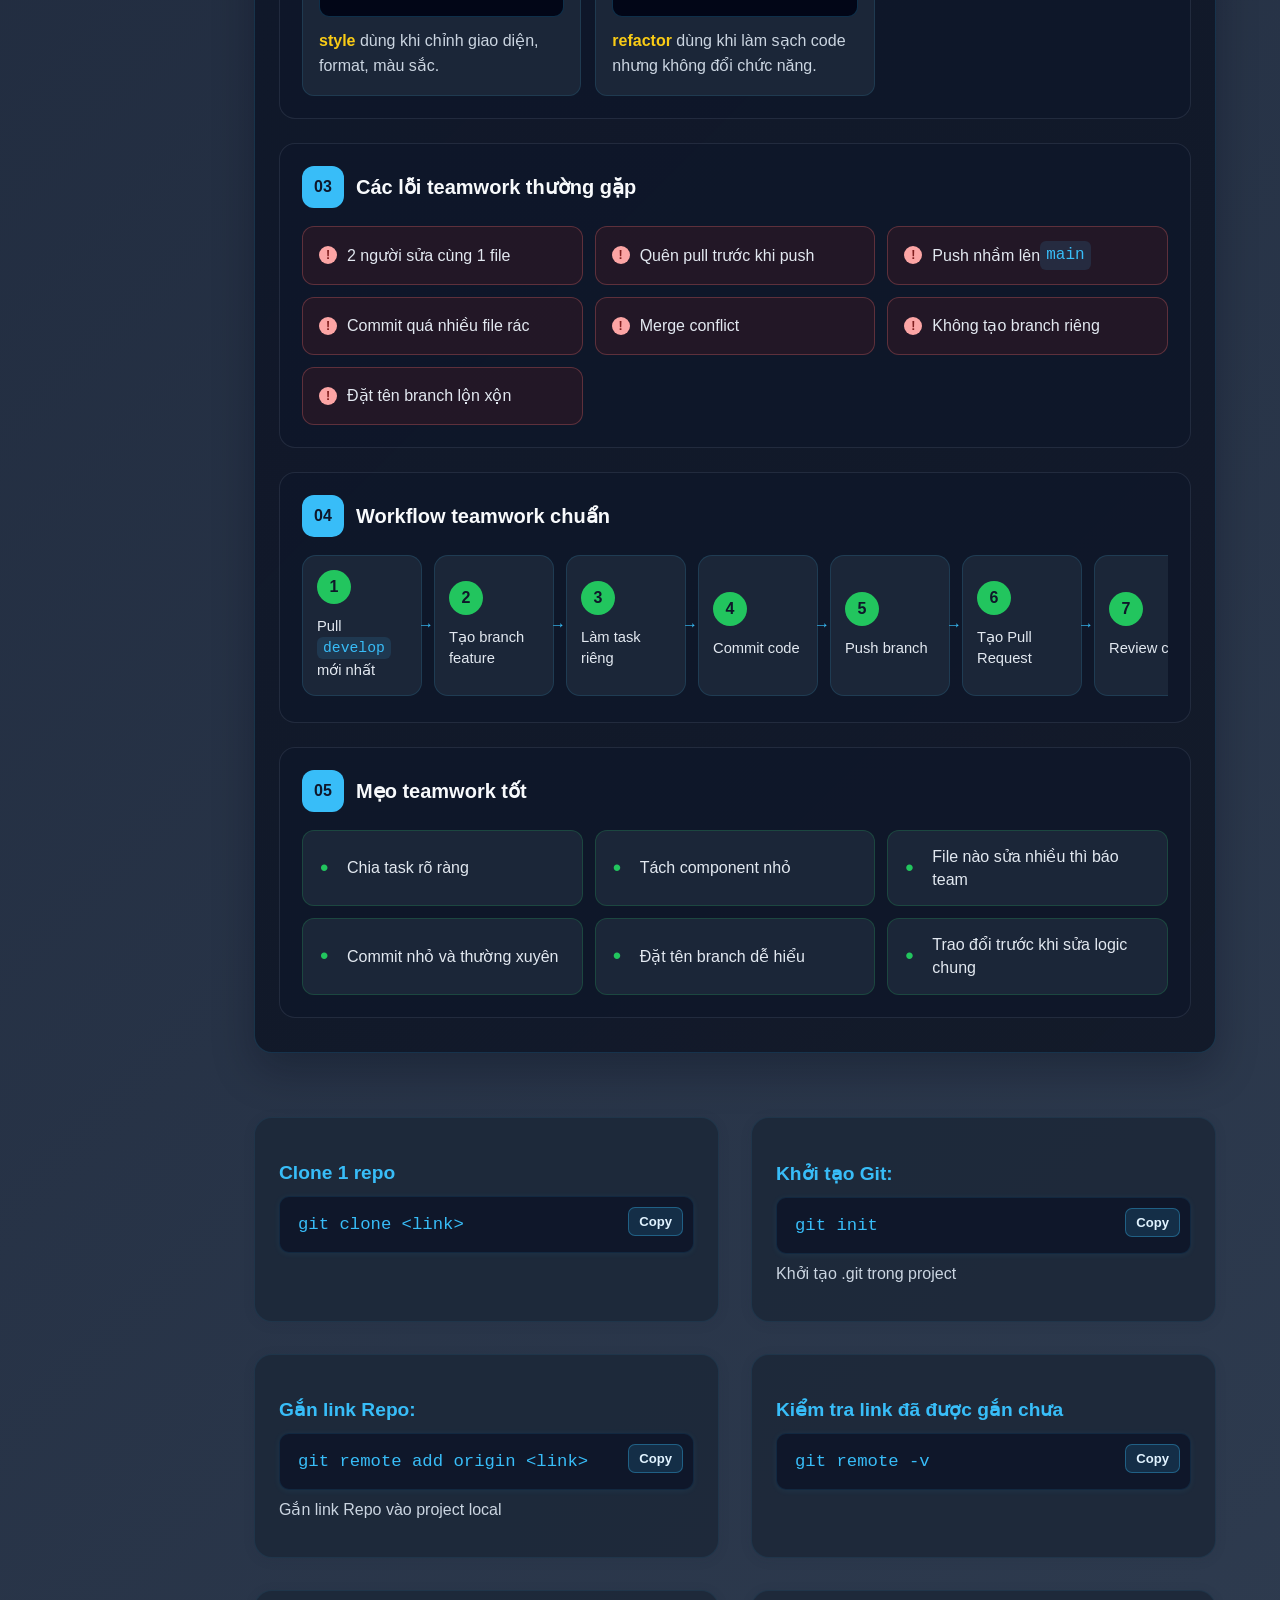
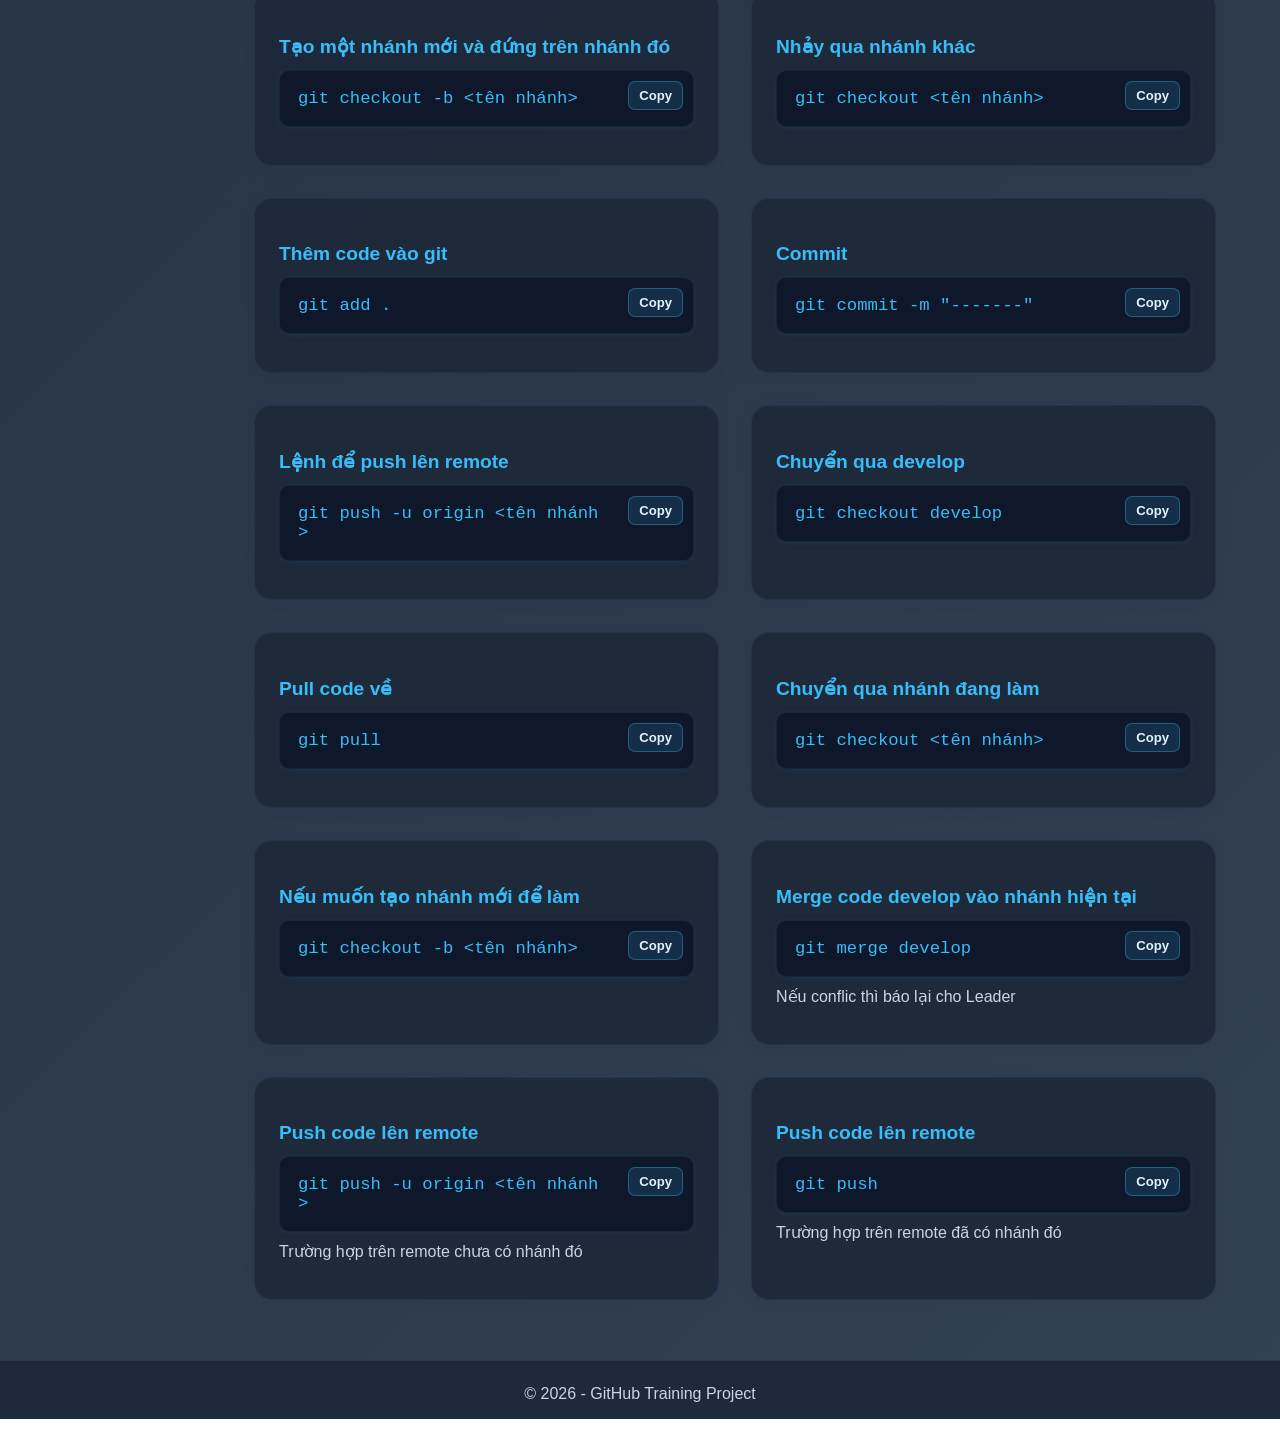
==== commit d8b17641: "main(full code): done" ====
--- a/html/gitcode.html
+++ b/html/gitcode.html
@@ -138,7 +138,7 @@
 
       <div class="branch-level members">
         <div class="branch-group">
-          <div class="branch-node member-branch">member/an</div>
+          <!-- <div class="branch-node member-branch">member/an</div> -->
           <div class="feature-list">
             <span>feature/login-ui</span>
             <span>feature/validate-form</span>
@@ -146,7 +146,7 @@
         </div>
 
         <div class="branch-group">
-          <div class="branch-node member-branch">member/binh</div>
+          <!-- <div class="branch-node member-branch">member/binh</div> -->
           <div class="feature-list">
             <span>feature/student-list</span>
             <span>feature/search-student</span>
@@ -154,7 +154,7 @@
         </div>
 
         <div class="branch-group">
-          <div class="branch-node member-branch">member/chi</div>
+          <!-- <div class="branch-node member-branch">member/chi</div> -->
           <div class="feature-list">
             <span>feature/profile-page</span>
             <span>feature/update-score</span>
@@ -250,9 +250,9 @@
 
     <div class="workflow-steps" aria-label="Các bước làm việc nhóm">
       <div class="workflow-step"><strong>1</strong><span>Kéo code mới nhất từ <code>develop</code></span></div>
-      <div class="workflow-step"><strong>2</strong><span>Tạo feature branch</span></div>
+      <div class="workflow-step"><strong>2</strong><span>Tạo branch (Hoặc dùng lại)</span></div>
       <div class="workflow-step"><strong>3</strong><span>Làm việc độc lập</span></div>
-      <div class="workflow-step"><strong>4</strong><span>Commit và đẩy code</span></div>
+      <div class="workflow-step"><strong>4</strong><span>Commit code</span></div>
       <div class="workflow-step"><strong>5</strong><span>Merge <code>develop</code> mới nhất vào branch</span></div>
       <div class="workflow-step"><strong>6</strong><span>Tạo Pull Request</span></div>
       <div class="workflow-step"><strong>7</strong><span>Review và merge</span></div>
@@ -289,6 +289,7 @@
       </div>
 
       <div class="rules-checklist">
+        <div class="rule-item">Thành viên không tự ý Merge trên remote</div>
         <div class="rule-item">Không commit trực tiếp vào <code>main</code></div>
         <div class="rule-item">Mỗi người phải có branch riêng</div>
         <div class="rule-item">Pull code mới nhất trước khi push</div>
